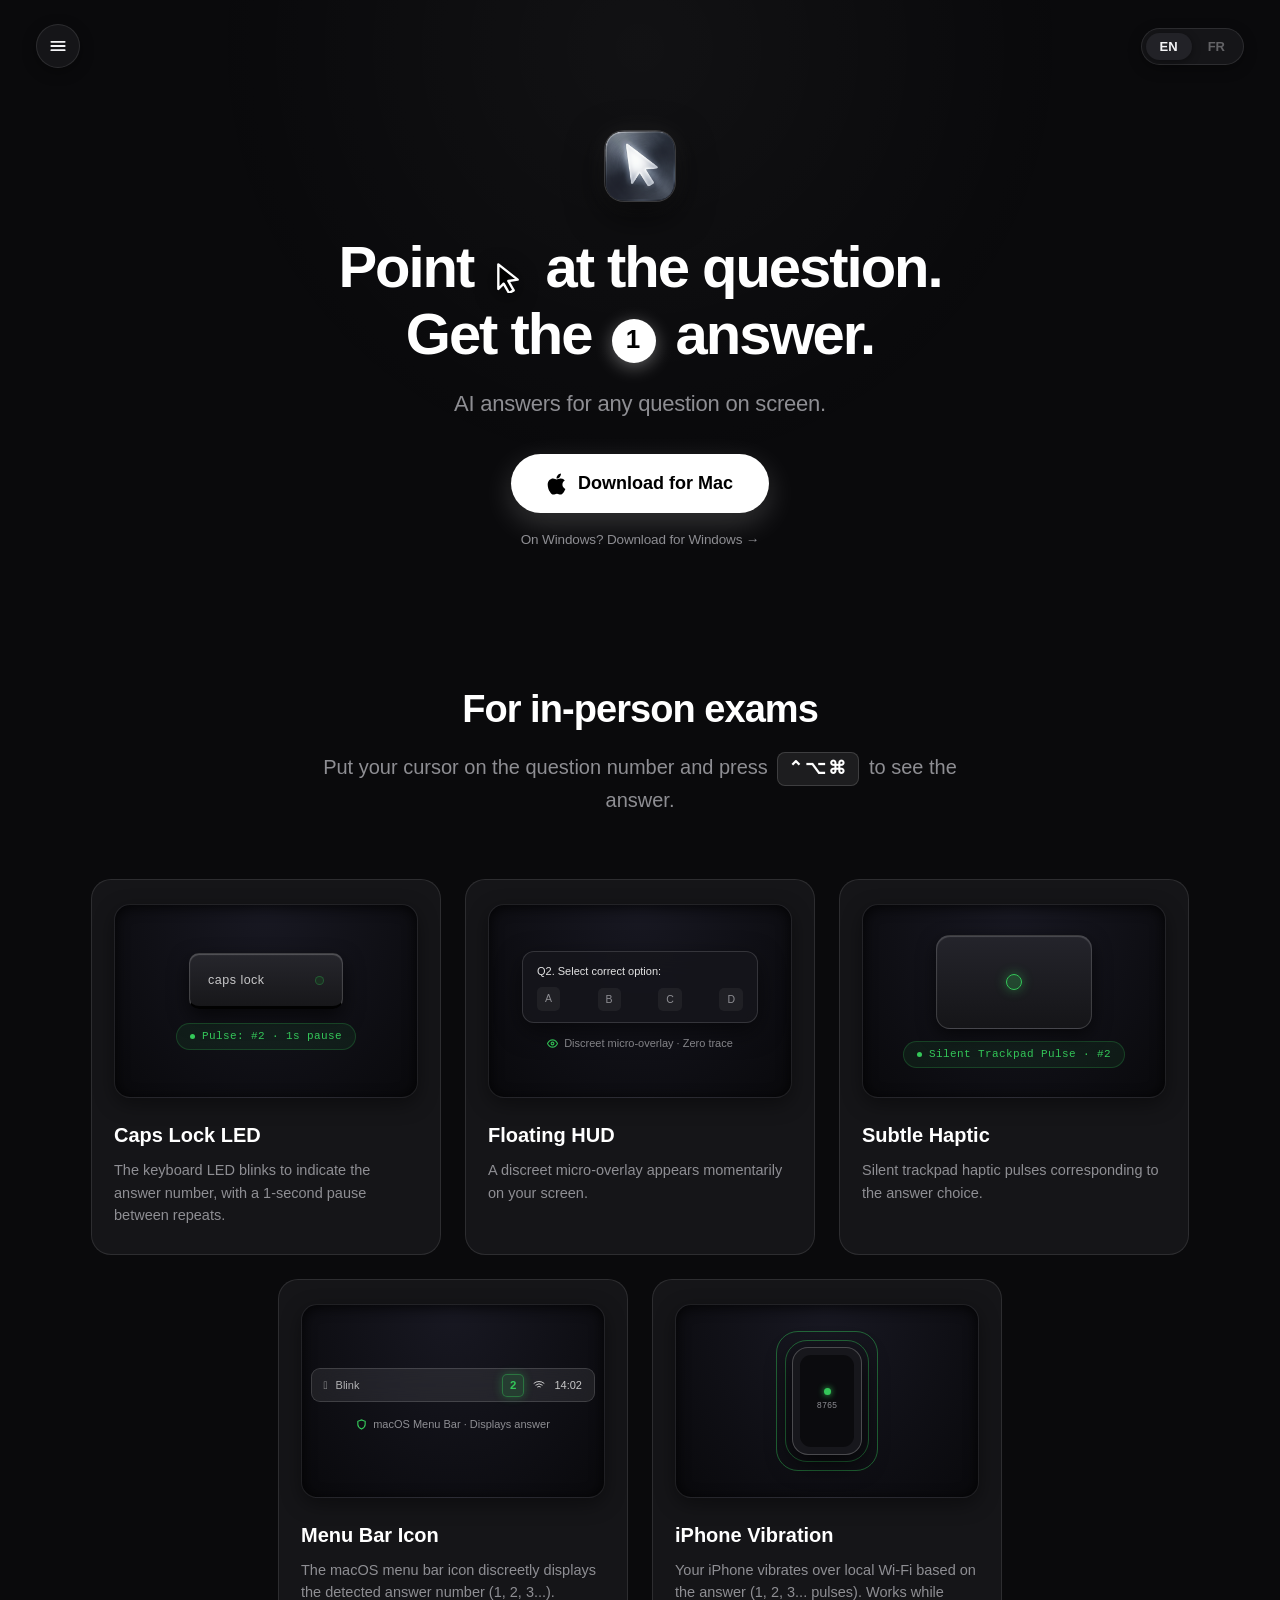
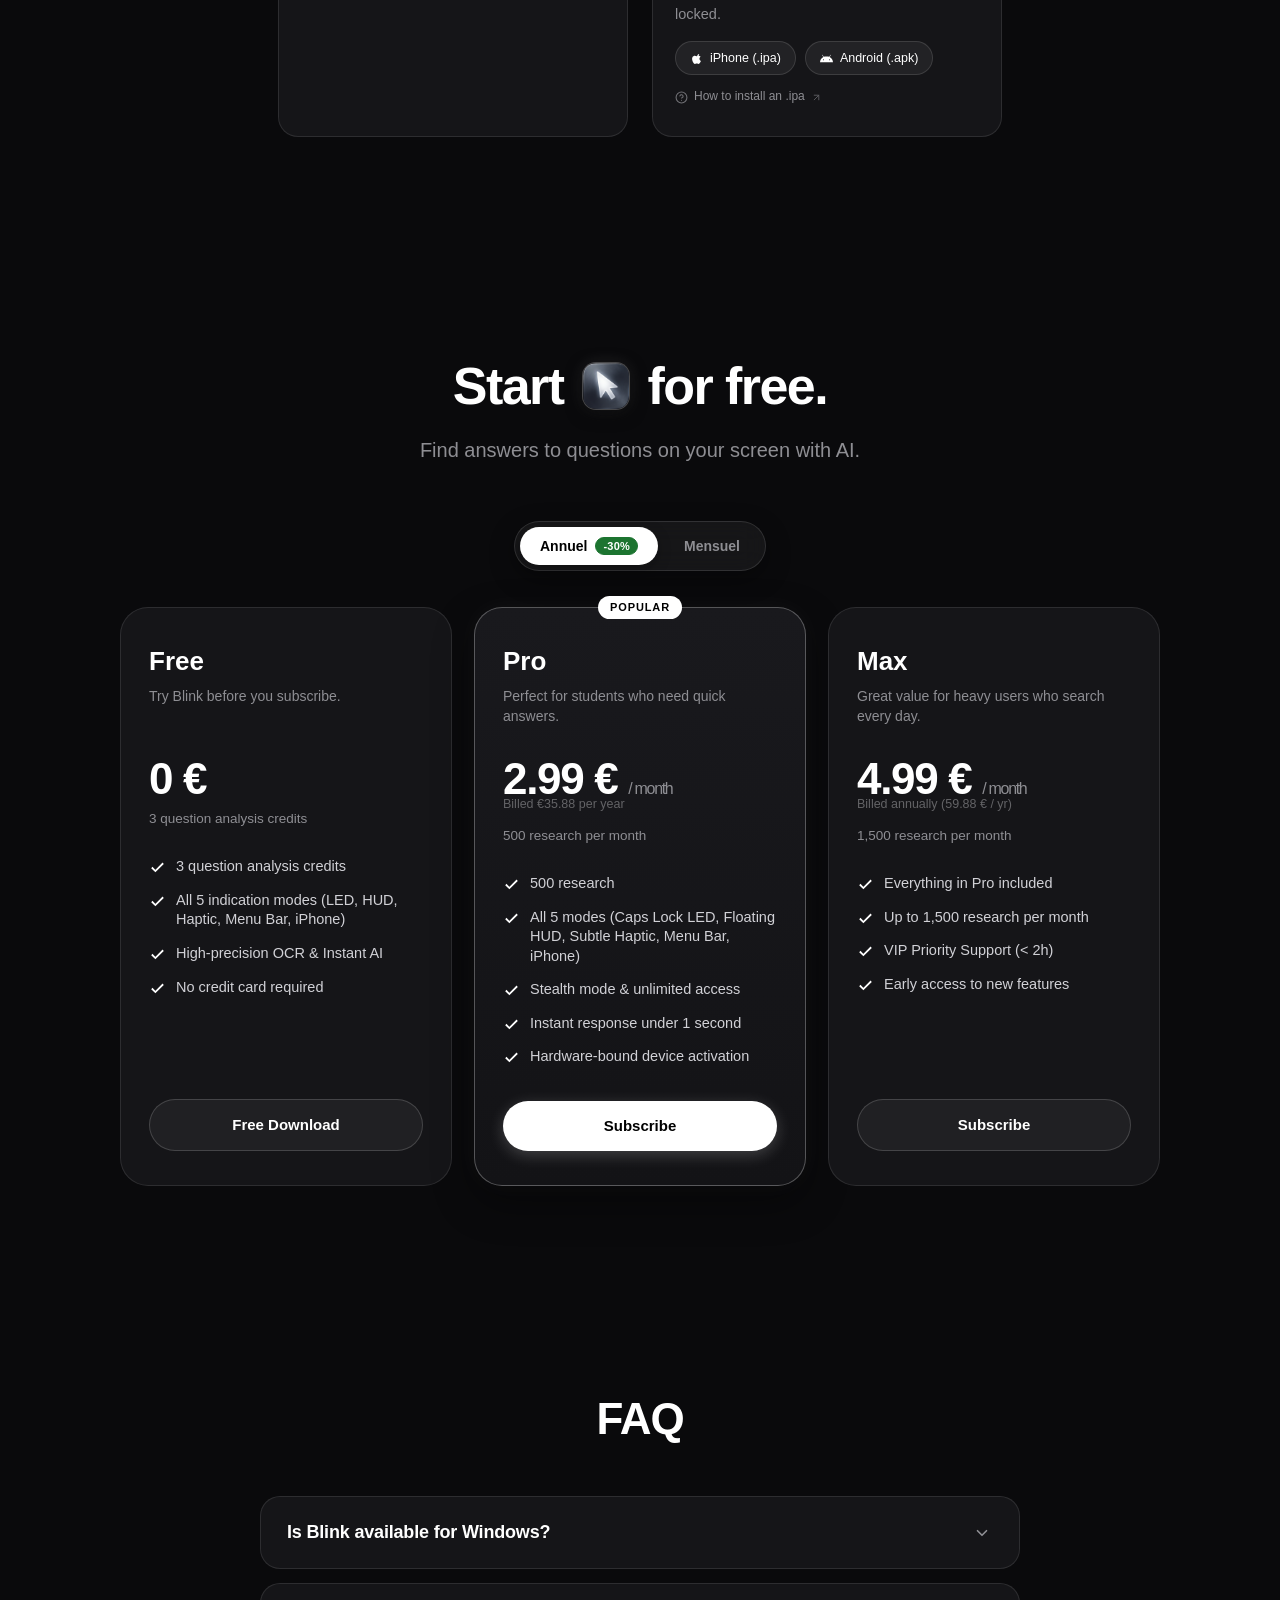
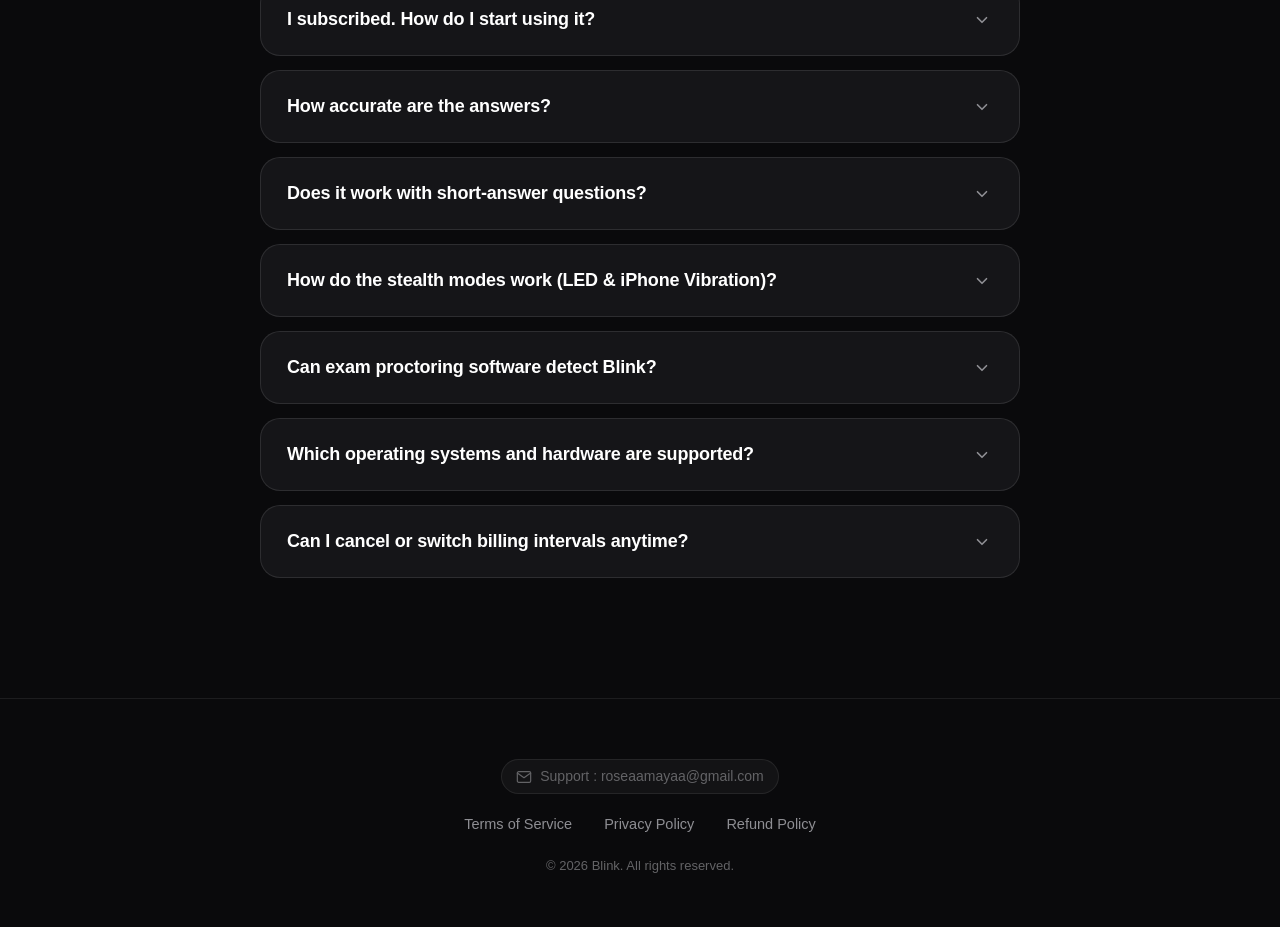
==== index.html @ badd34d1 "fix(menu): add onclick handler, display flex !important, and bump cache version to v2.3.0" ====
<!DOCTYPE html>
<html lang="en">
<head>
  <meta charset="UTF-8">
  <meta name="viewport" content="width=device-width, initial-scale=1.0">
  <title>GoBlink — Point at the question. Get the answer.</title>
  <meta name="description" content="AI answers for any question on screen. Instant multiple-choice and complex problem solver for Mac with discreet stealth feedback.">
  
  <!-- Open Graph -->
  <meta property="og:title" content="Blink — Point at the question. Get the answer.">
  <meta property="og:description" content="AI answers for any question on screen. Designed for macOS.">
  <meta property="og:type" content="website">
  <meta property="og:url" content="https://thisisblink.vercel.app">
  <meta property="og:image" content="https://thisisblink.vercel.app/public/assets/blink_icon.png?v=4">
  
  <!-- Favicon -->
  <link rel="icon" type="image/png" href="public/assets/blink_icon.png?v=4">
  <link rel="apple-touch-icon" href="public/assets/blink_icon.png?v=4">

  <meta http-equiv="Cache-Control" content="no-cache, no-store, must-revalidate">
  <meta http-equiv="Pragma" content="no-cache">
  <meta http-equiv="Expires" content="0">
  
  <!-- Stylesheet -->
  <link rel="stylesheet" href="css/styles.css?v=2.3.0">
</head>
<body>

  <!-- Ambient Light Background -->
  <div class="bg-glow"></div>

  <!-- Navigation Bar -->
  <header class="navbar">
    <!-- Round Menu Button & Dropdown (Screenshot 1 & 2) -->
    <div class="menu-btn-wrap">
      <button class="btn-icon-round" id="btnMenu" aria-label="Open Navigation Menu" onclick="toggleMenuDropdown(event)">
        <svg width="20" height="20" viewBox="0 0 24 24" fill="none" stroke="currentColor" stroke-width="2.2" stroke-linecap="round">
          <line x1="4" y1="7" x2="20" y2="7"></line>
          <line x1="4" y1="12" x2="20" y2="12"></line>
          <line x1="4" y1="17" x2="20" y2="17"></line>
        </svg>
      </button>

      <!-- Dropdown Menu (Screenshot 2) -->
      <div class="menu-dropdown" id="menuDropdown">
        <button class="menu-item" id="menuLogin">
          <span class="menu-icon">
            <svg width="18" height="18" viewBox="0 0 24 24" fill="none" stroke="currentColor" stroke-width="2.2" stroke-linecap="round" stroke-linejoin="round">
              <path d="M20 21v-2a4 4 0 0 0-4-4H8a4 4 0 0 0-4 4v2"></path>
              <circle cx="12" cy="7" r="4"></circle>
            </svg>
          </span>
          <span class="menu-label">Log in</span>
        </button>

        <button class="menu-item yellow" id="menuSubscribe">
          <span class="menu-icon">
            <svg width="18" height="18" viewBox="0 0 24 24" fill="none" stroke="#facc15" stroke-width="2.2" stroke-linecap="round" stroke-linejoin="round">
              <rect x="3" y="11" width="18" height="11" rx="2" ry="2"></rect>
              <path d="M7 11V7a5 5 0 0 1 10 0v4"></path>
            </svg>
          </span>
          <span class="menu-label">Subscribe</span>
        </button>
      </div>
    </div>

    <!-- Language Selector Pill -->
    <div class="lang-toggle" role="group" aria-label="Language selection">
      <button class="lang-btn active" id="btnLangEn">EN</button>
      <button class="lang-btn" id="btnLangFr">FR</button>
    </div>
  </header>

  <!-- Main Content -->
  <main class="container">

    <!-- Hero Section (Screenshot 1) -->
    <section class="hero-section">
      <!-- App Icon Squircle -->
      <div class="hero-icon-wrap">
        <div class="hero-icon-squircle">
          <img src="assets/blink_icon.png?v=4" alt="Blink App Logo" onerror="this.onerror=null; this.src='public/assets/blink_icon.png?v=4';">
        </div>
      </div>

      <!-- Main Headline -->
      <h1 class="hero-title" id="heroTitle">
        Point 
        <svg class="apple-cursor" viewBox="0 0 24 24" width="32" height="32" fill="none" xmlns="http://www.w3.org/2000/svg">
          <path d="M4 2.5L18.5 14L11.5 15L15.5 22L12 24L8 17L4 21V2.5Z" fill="#000000" stroke="#FFFFFF" stroke-width="1.8" stroke-linejoin="round" stroke-linecap="round"/>
        </svg> 
        at the question.<br>
        Get the <span class="digit-badge" id="digitBadge">1</span> answer.
      </h1>

      <!-- Subtitle -->
      <p class="hero-subtitle" id="heroSubtitle">
        AI answers for any question on screen.
      </p>

      <!-- Primary Call to Action Button -->
      <div class="hero-actions">
        <a href="/download/mac" download="Blink.dmg" class="btn-download-mac" id="btnDownloadHero">
          <svg viewBox="0 0 384 512" width="19" height="24" fill="currentColor">
            <path d="M318.7 268.7c-.2-36.7 16.4-64.4 50-84.8-18.8-26.9-47.2-41.7-84.7-44.6-35.5-2.8-74.3 20.7-88.5 20.7-15 0-49.4-19.7-76.4-19.7C63.3 141.2 4 184.8 4 273.5q0 39.3 14.4 81.2c12.8 36.7 59 126.7 107.2 125.2 25.2-.6 43-17.9 75.8-17.9 31.8 0 48.3 17.9 76.4 17.9 48.6-.7 90.4-82.5 102.6-119.3-65.2-30.7-61.7-90-61.7-91.9zm-56.6-164.2c27.3-32.4 24.8-61.9 24-72.5-24.1 1.4-52 16.4-67.9 34.9-17.5 19.8-27.8 44.3-25.6 71.9 26.1 2 49.9-11.4 69.5-34.3z"/>
          </svg>
          Download for Mac
        </a>
      </div>
      <div class="hero-alt-download">
        <a href="/download/windows" download="Blink-Setup.exe" class="hero-alt-link" id="heroAltLink">
          On Windows? Download for Windows →
        </a>
      </div>

      <!-- In-Person Exams Highlight (Screenshot 1 Bottom) -->
      <div class="exam-feature">
        <h2 id="examTitle">For in-person exams</h2>
        <p id="examDesc">
          Put your cursor on the question number and press <span class="shortcut-badge">⌃⌥⌘</span> to see the answer.
        </p>
      </div>

      <!-- Indication Modes Grid -->
      <div class="modes-grid">
        <!-- 1. Caps Lock LED -->
        <div class="mode-card">
          <div class="mode-preview-box">
            <div class="preview-caps-wrap">
              <div class="preview-keycap">
                <span class="keycap-label">caps lock</span>
                <span class="keycap-led"></span>
              </div>
              <div class="preview-status-pill">Pulse: #2 · 1s pause</div>
            </div>
          </div>
          <h3 id="mode1Title">Caps Lock LED</h3>
          <p id="mode1Desc">The keyboard LED blinks to indicate the answer number, with a 1-second pause between repeats.</p>
        </div>

        <!-- 2. Floating HUD -->
        <div class="mode-card">
          <div class="mode-preview-box">
            <div class="preview-hud-wrap">
              <div class="mock-hud-card">
                <div class="mock-hud-q">Q2. Select correct option:</div>
                <div class="mock-hud-options">
                  <span class="mock-opt">A</span>
                  <span class="mock-opt hud-target">B</span>
                  <span class="mock-opt">C</span>
                  <span class="mock-opt">D</span>
                </div>
              </div>
              <div class="mock-stealth-badge">
                <svg width="11" height="11" viewBox="0 0 24 24" fill="none" stroke="currentColor" stroke-width="2.5"><path d="M1 12s4-8 11-8 11 8 11 8-4 8-11 8-11-8-11-8z"/><circle cx="12" cy="12" r="3"/></svg>
                <span>Discreet micro-overlay · Zero trace</span>
              </div>
            </div>
          </div>
          <h3 id="mode2Title">Floating HUD</h3>
          <p id="mode2Desc">A discreet micro-overlay appears momentarily on your screen.</p>
        </div>

        <!-- 3. Subtle Haptic -->
        <div class="mode-card">
          <div class="mode-preview-box">
            <div class="preview-trackpad-wrap">
              <div class="trackpad-mockup">
                <div class="trackpad-ripple tr-1"></div>
                <div class="trackpad-ripple tr-2"></div>
                <div class="trackpad-touch-center"></div>
              </div>
              <div class="preview-status-pill">Silent Trackpad Pulse · #2</div>
            </div>
          </div>
          <h3 id="mode3Title">Subtle Haptic</h3>
          <p id="mode3Desc">Silent trackpad haptic pulses corresponding to the answer choice.</p>
        </div>

        <!-- 4. Menu Bar Icon -->
        <div class="mode-card">
          <div class="mode-preview-box">
            <div class="preview-menubar-wrap">
              <div class="mock-menubar">
                <div class="mock-menu-left">
                  <span></span>
                  <span>Blink</span>
                </div>
                <div class="mock-menu-right">
                  <span class="stealth-digit-signal">2</span>
                  <svg width="12" height="12" viewBox="0 0 24 24" fill="none" stroke="currentColor" stroke-width="2"><path d="M5 12.55a11 11 0 0 1 14.08 0M1.42 9a16 16 0 0 1 21.16 0M8.53 16.11a6 6 0 0 1 6.95 0M12 20h.01"/></svg>
                  <span>14:02</span>
                </div>
              </div>
              <div class="mock-stealth-badge">
                <svg width="11" height="11" viewBox="0 0 24 24" fill="none" stroke="currentColor" stroke-width="2.5"><path d="M12 22s8-4 8-10V5l-8-3-8 3v7c0 6 8 10 8 10z"/></svg>
                <span>macOS Menu Bar · Displays answer</span>
              </div>
            </div>
          </div>
          <h3 id="mode4Title">Menu Bar Icon</h3>
          <p id="mode4Desc">The macOS menu bar icon discreetly displays the detected answer number (1, 2, 3...).</p>
        </div>

        <!-- 5. iPhone Vibration -->
        <div class="mode-card">
          <div class="mode-preview-box">
            <div class="preview-phone-wrap">
              <div class="haptic-ripple ripple-1"></div>
              <div class="haptic-ripple ripple-2"></div>
              <div class="phone-mockup">
                <div class="phone-screen">
                  <div class="phone-status-dot"></div>
                  <span class="phone-label">8765</span>
                </div>
              </div>
            </div>
          </div>
          <h3 id="mode5Title">iPhone &amp; Android Vibration</h3>
          <p id="mode5Desc">Your iPhone vibrates over local Wi-Fi based on the answer (1, 2, 3... pulses). Works while locked.</p>
          <div class="mode-app-links">
            <a href="/downloads/BlinkRemote.ipa" download="BlinkRemote.ipa" class="mode-app-badge" id="btnDownloadIpa">
              <svg viewBox="0 0 24 24" fill="currentColor">
                <path d="M18.71 19.5c-.83 1.24-1.71 2.45-3.05 2.47-1.34.03-1.77-.79-3.29-.79-1.53 0-2 .77-3.27.82-1.31.05-2.3-1.32-3.14-2.53C4.25 17 2.94 12.45 4.7 9.39c.87-1.52 2.43-2.48 4.12-2.51 1.28-.02 2.5.87 3.29.87.78 0 2.26-1.07 3.81-.91.65.03 2.47.26 3.64 1.98-.09.06-2.17 1.28-2.15 3.81.03 3.02 2.65 4.03 2.68 4.04-.03.07-.42 1.44-1.38 2.83M15.97 6.37c.62-.75 1.04-1.8 0.92-2.85-.9.04-1.99.6-2.61 1.34-.55.63-1.03 1.67-.9 2.69 1 .08 2.02-.45 2.59-1.18z"/>
              </svg>
              <span id="btnIpaText">iPhone (.ipa)</span>
            </a>
            <a href="/downloads/BlinkRemote.apk" download="BlinkRemote.apk" class="mode-app-badge" id="btnDownloadApk">
              <svg viewBox="0 0 24 24" fill="currentColor">
                <path d="M17.523 15.3414c-.5511 0-.9993-.4486-.9993-.9997s.4482-.9993.9993-.9993c.551 0 .9993.4482.9993.9993.0001.5511-.4482.9997-.9993.9997m-11.046 0c-.5511 0-.9993-.4486-.9993-.9997s.4482-.9993.9993-.9993c.5511 0 .9993.4482.9993.9993 0 .5511-.4482.9997-.9993.9997m11.4045-6.02l1.9973-3.4592a.416.416 0 00-.1521-.5676.416.416 0 00-.5676.1521l-2.0223 3.503C15.5902 8.4116 13.8533 8.1 12 8.1s-3.5902.3116-5.1367.8497L4.841 5.4467a.4161.4161 0 00-.5677-.1521.4157.4157 0 00-.1521.5676l1.9973 3.4592C2.6889 11.1867.3432 14.6589 0 18.761h24c-.3432-4.1021-2.6889-7.5743-6.1185-9.4396"/>
              </svg>
              <span id="btnApkText">Android (.apk)</span>
            </a>
          </div>
          <div class="mode-app-guide">
            <a href="https://docs.sidestore.io/docs/installation/prerequisites" target="_blank" rel="noopener noreferrer" class="mode-guide-link" id="linkIpaGuide" title="SideStore / AltStore IPA installation guide">
              <svg class="guide-icon-help" viewBox="0 0 24 24" fill="none" stroke="currentColor" stroke-width="2" stroke-linecap="round" stroke-linejoin="round">
                <circle cx="12" cy="12" r="10"></circle>
                <path d="M9.09 9a3 3 0 0 1 5.83 1c0 2-3 3-3 3"></path>
                <line x1="12" y1="17" x2="12.01" y2="17"></line>
              </svg>
              <span id="linkIpaGuideText">How to install an .ipa</span>
              <svg class="guide-icon-arrow" viewBox="0 0 24 24" fill="none" stroke="currentColor" stroke-width="2" stroke-linecap="round" stroke-linejoin="round">
                <path d="M7 17L17 7"></path>
                <path d="M7 7h10v10"></path>
              </svg>
            </a>
          </div>
        </div>
      </div>
    </section>

    <!-- Pricing Section (Screenshot 3) -->
    <section class="pricing-section" id="pricing">
      <h2 class="pricing-title">
        <span id="pricingTitlePre">Start</span>
        <div class="mini-logo-squircle">
          <img src="assets/blink_icon.png?v=4" alt="Blink" class="mini-logo" onerror="this.style.display='none'; this.nextElementSibling.style.display='flex';">
          <div class="mini-fallback-eye" style="display:none;">
            <div class="glowing-eye-small"></div>
          </div>
        </div>
        <span id="pricingTitlePost">for free.</span>
      </h2>
      <p class="pricing-subtitle" id="pricingSubtitle">
        Find answers to questions on your screen with AI.
      </p>

      <!-- Billing Period Toggle (Yearly by default / Monthly +30%) -->
      <div class="billing-toggle-container">
        <div class="billing-toggle-pill" id="billingToggle">
          <button type="button" class="billing-btn active" data-period="yearly" id="btnPeriodYearly">
            <span id="labelYearly">Annuel</span>
            <span class="badge-savings" id="badgeYearlySavings">-30%</span>
          </button>
          <button type="button" class="billing-btn" data-period="monthly" id="btnPeriodMonthly">
            <span id="labelMonthly">Mensuel</span>
          </button>
        </div>
      </div>

      <!-- 3 Pricing Cards -->
      <div class="pricing-grid">
        <!-- Free Card -->
        <div class="price-card" id="cardFree">
          <h3 class="card-plan-name" id="planFreeName">Free</h3>
          <p class="card-plan-desc" id="planFreeDesc">Try Blink before you subscribe.</p>
          
          <div class="price-amount-wrap">
            <div class="price-amount">0 €</div>
            <div class="price-limit-sub" id="planFreeLimit">3 question analysis credits</div>
          </div>

          <ul class="features-list" id="planFreeFeatures">
            <li>
              <svg class="check-icon" viewBox="0 0 24 24" fill="none" stroke="currentColor" stroke-width="2.5"><polyline points="20 6 9 17 4 12"/></svg>
              <span>3 question analysis credits</span>
            </li>
            <li>
              <svg class="check-icon" viewBox="0 0 24 24" fill="none" stroke="currentColor" stroke-width="2.5"><polyline points="20 6 9 17 4 12"/></svg>
              <span>All 5 indication modes (LED, HUD, Haptic, Menu Bar, iPhone)</span>
            </li>
            <li>
              <svg class="check-icon" viewBox="0 0 24 24" fill="none" stroke="currentColor" stroke-width="2.5"><polyline points="20 6 9 17 4 12"/></svg>
              <span>High-precision OCR & Instant AI</span>
            </li>
            <li>
              <svg class="check-icon" viewBox="0 0 24 24" fill="none" stroke="currentColor" stroke-width="2.5"><polyline points="20 6 9 17 4 12"/></svg>
              <span>No credit card required</span>
            </li>
          </ul>

          <a href="/download" download="Blink.dmg" class="btn-card-action" id="btnFreeAction">Free Download</a>
        </div>

        <!-- Pro Card (Featured / Popular) -->
        <div class="price-card featured" id="cardPro">
          <span class="popular-badge" id="popularBadge">POPULAR</span>
          <h3 class="card-plan-name" id="planProName">Pro</h3>
          <p class="card-plan-desc" id="planProDesc">Perfect for students who need quick answers.</p>
          
          <div class="price-amount-wrap">
            <div class="price-amount" id="planProPrice">2.99 € <span>/ month</span></div>
            <div class="price-billing-note" id="planProBillingNote">Billed annually (35.88 € / yr)</div>
            <div class="price-limit-sub" id="planProLimit">500 research per month</div>
          </div>

          <ul class="features-list" id="planProFeatures">
            <li>
              <svg class="check-icon" viewBox="0 0 24 24" fill="none" stroke="currentColor" stroke-width="2.5"><polyline points="20 6 9 17 4 12"/></svg>
              <span>500 research</span>
            </li>
            <li>
              <svg class="check-icon" viewBox="0 0 24 24" fill="none" stroke="currentColor" stroke-width="2.5"><polyline points="20 6 9 17 4 12"/></svg>
              <span>All 5 modes (Caps Lock LED, Floating HUD, Subtle Haptic, Menu Bar, iPhone)</span>
            </li>
            <li>
              <svg class="check-icon" viewBox="0 0 24 24" fill="none" stroke="currentColor" stroke-width="2.5"><polyline points="20 6 9 17 4 12"/></svg>
              <span>Stealth mode & unlimited access</span>
            </li>
            <li>
              <svg class="check-icon" viewBox="0 0 24 24" fill="none" stroke="currentColor" stroke-width="2.5"><polyline points="20 6 9 17 4 12"/></svg>
              <span>Instant response under 1 second</span>
            </li>
            <li>
              <svg class="check-icon" viewBox="0 0 24 24" fill="none" stroke="currentColor" stroke-width="2.5"><polyline points="20 6 9 17 4 12"/></svg>
              <span>Hardware-bound device activation</span>
            </li>
          </ul>

          <a href="https://buy.stripe.com/aFa14n1dh4dl5L5gXr6Ri00" class="btn-card-action primary" id="btnProAction">Subscribe</a>
        </div>

        <!-- Max Card -->
        <div class="price-card" id="cardMax">
          <h3 class="card-plan-name" id="planMaxName">Max</h3>
          <p class="card-plan-desc" id="planMaxDesc">Great value for heavy users who search every day.</p>
          
          <div class="price-amount-wrap">
            <div class="price-amount" id="planMaxPrice">4.99 € <span>/ month</span></div>
            <div class="price-billing-note" id="planMaxBillingNote">Billed annually (59.88 € / yr)</div>
            <div class="price-limit-sub" id="planMaxLimit">1,500 research per month</div>
          </div>

          <ul class="features-list" id="planMaxFeatures">
            <li>
              <svg class="check-icon" viewBox="0 0 24 24" fill="none" stroke="currentColor" stroke-width="2.5"><polyline points="20 6 9 17 4 12"/></svg>
              <span>Everything in Pro included</span>
            </li>
            <li>
              <svg class="check-icon" viewBox="0 0 24 24" fill="none" stroke="currentColor" stroke-width="2.5"><polyline points="20 6 9 17 4 12"/></svg>
              <span>Up to 1,500 research per month</span>
            </li>
            <li>
              <svg class="check-icon" viewBox="0 0 24 24" fill="none" stroke="currentColor" stroke-width="2.5"><polyline points="20 6 9 17 4 12"/></svg>
              <span>VIP Priority Support (&lt; 2h)</span>
            </li>
            <li>
              <svg class="check-icon" viewBox="0 0 24 24" fill="none" stroke="currentColor" stroke-width="2.5"><polyline points="20 6 9 17 4 12"/></svg>
              <span>Early access to new features</span>
            </li>
          </ul>

          <a href="https://buy.stripe.com/bJe00j9JNaBJa1lgXr6Ri01" class="btn-card-action" id="btnMaxAction">Subscribe</a>
        </div>
      </div>
    </section>

    <!-- FAQ Section (Screenshot 4) -->
    <section class="faq-section" id="faq">
      <h2 class="faq-title" id="faqTitle">FAQ</h2>
      <div class="faq-list" id="faqList">
        <div class="faq-item" data-index="0">
          <div class="faq-question">
            <span>Is Blink available for Windows?</span>
            <span class="faq-toggle-icon">
              <svg viewBox="0 0 24 24" fill="none" stroke="currentColor" stroke-width="2.2" stroke-linecap="round" stroke-linejoin="round"><polyline points="6 9 12 15 18 9"></polyline></svg>
            </span>
          </div>
          <div class="faq-answer">
            <p>Yes! Blink is officially available for Windows 10 & 11 (64-bit). You can download the Windows installer (.exe) directly from the link above. It includes Caps Lock LED, Floating HUD, and iPhone Vibration modes.</p>
          </div>
        </div>
        <div class="faq-item" data-index="1">
          <div class="faq-question">
            <span>I subscribed. How do I start using it?</span>
            <span class="faq-toggle-icon">
              <svg viewBox="0 0 24 24" fill="none" stroke="currentColor" stroke-width="2.2" stroke-linecap="round" stroke-linejoin="round"><polyline points="6 9 12 15 18 9"></polyline></svg>
            </span>
          </div>
          <div class="faq-answer">
            <p>After completing your subscription on Stripe, simply open Blink on your Mac or Windows PC. Your subscription is automatically detected and bound to your device hardware (HWID) within seconds. You can immediately press ⌃⌥⌘ (or Ctrl + Alt + Space on Windows) to start analyzing questions.</p>
          </div>
        </div>
        <div class="faq-item" data-index="2">
          <div class="faq-question">
            <span>How accurate are the answers?</span>
            <span class="faq-toggle-icon">
              <svg viewBox="0 0 24 24" fill="none" stroke="currentColor" stroke-width="2.2" stroke-linecap="round" stroke-linejoin="round"><polyline points="6 9 12 15 18 9"></polyline></svg>
            </span>
          </div>
          <div class="faq-answer">
            <p>Blink uses state-of-the-art vision reasoning models with dedicated academic benchmarks, delivering over 98% accuracy on multiple-choice, STEM, law, and medical quizzes in less than a second.</p>
          </div>
        </div>
        <div class="faq-item" data-index="3">
          <div class="faq-question">
            <span>Does it work with short-answer questions?</span>
            <span class="faq-toggle-icon">
              <svg viewBox="0 0 24 24" fill="none" stroke="currentColor" stroke-width="2.2" stroke-linecap="round" stroke-linejoin="round"><polyline points="6 9 12 15 18 9"></polyline></svg>
            </span>
          </div>
          <div class="faq-answer">
            <p>Yes. While multiple-choice questions can be conveyed via tactile vibrations or Caps Lock pulses, detailed short answers can be viewed in the discreet HUD mode or directly in your paired Blink companion.</p>
          </div>
        </div>
        <div class="faq-item" data-index="4">
          <div class="faq-question">
            <span>How do the stealth modes work (LED & iPhone Vibration)?</span>
            <span class="faq-toggle-icon">
              <svg viewBox="0 0 24 24" fill="none" stroke="currentColor" stroke-width="2.2" stroke-linecap="round" stroke-linejoin="round"><polyline points="6 9 12 15 18 9"></polyline></svg>
            </span>
          </div>
          <div class="faq-answer">
            <p>Blink operates completely behind the scenes. In Caps Lock mode, your keyboard indicator flashes silently (e.g. 2 pulses for answer B). In iPhone Vibration mode, your phone buzzes subtly in your pocket via local Wi-Fi without turning on its display.</p>
          </div>
        </div>
        <div class="faq-item" data-index="5">
          <div class="faq-question">
            <span>Can exam proctoring software detect Blink?</span>
            <span class="faq-toggle-icon">
              <svg viewBox="0 0 24 24" fill="none" stroke="currentColor" stroke-width="2.2" stroke-linecap="round" stroke-linejoin="round"><polyline points="6 9 12 15 18 9"></polyline></svg>
            </span>
          </div>
          <div class="faq-answer">
            <p>Blink is an independent native background process. It does not hook into web browsers, does not inject into web pages, does not alter clipboard content, and opens no intrusive windows during hotkey captures.</p>
          </div>
        </div>
        <div class="faq-item" data-index="6">
          <div class="faq-question">
            <span>Which operating systems and hardware are supported?</span>
            <span class="faq-toggle-icon">
              <svg viewBox="0 0 24 24" fill="none" stroke="currentColor" stroke-width="2.2" stroke-linecap="round" stroke-linejoin="round"><polyline points="6 9 12 15 18 9"></polyline></svg>
            </span>
          </div>
          <div class="faq-answer">
            <p>Blink supports Windows 10 & 11 (64-bit), as well as macOS (Apple Silicon M1, M2, M3, M4 and Intel Macs running macOS 12 Monterey up to macOS 15 Sequoia).</p>
          </div>
        </div>
        <div class="faq-item" data-index="7">
          <div class="faq-question">
            <span id="faqBillingQ">Can I cancel or switch billing intervals anytime?</span>
            <span class="faq-toggle-icon">
              <svg viewBox="0 0 24 24" fill="none" stroke="currentColor" stroke-width="2.2" stroke-linecap="round" stroke-linejoin="round"><polyline points="6 9 12 15 18 9"></polyline></svg>
            </span>
          </div>
          <div class="faq-answer">
            <p id="faqBillingA">Yes! You can manage or cancel your subscription at any time directly through the Stripe customer portal with 1 click. Yearly billing gives you the best price, while Monthly offers maximum flexibility.</p>
          </div>
        </div>
      </div>
    </section>

  </main>

  <!-- Footer (Screenshot 4 Bottom) -->
  <footer class="footer">
    <div class="container">
      <div class="footer-contact" style="margin-bottom: 20px; display: flex; align-items: center; justify-content: center; gap: 8px;">
        <a href="mailto:roseaamayaa@gmail.com" class="footer-email-link" style="display: inline-flex; align-items: center; gap: 8px; color: var(--text-muted); text-decoration: none; font-size: 14px; padding: 6px 14px; background: rgba(255,255,255,0.04); border: 1px solid rgba(255,255,255,0.08); border-radius: 999px; transition: all 0.2s;">
          <svg width="16" height="16" viewBox="0 0 24 24" fill="none" stroke="currentColor" stroke-width="1.8" stroke-linecap="round" stroke-linejoin="round">
            <path d="M4 4h16c1.1 0 2 .9 2 2v12c0 1.1-.9 2-2 2H4c-1.1 0-2-.9-2-2V6c0-1.1.9-2 2-2z"></path>
            <polyline points="22,6 12,13 2,6"></polyline>
          </svg>
          <span>Support : roseaamayaa@gmail.com</span>
        </a>
      </div>

      <div class="footer-links">
        <a id="linkTerms">Terms of Service</a>
        <a id="linkPrivacy">Privacy Policy</a>
        <a id="linkRefund">Refund Policy</a>
      </div>

      <div class="copyright" id="copyrightText">
        © 2026 Blink. All rights reserved.
      </div>
    </div>
  </footer>

  <!-- Legal Notice Modal -->
  <div class="modal-backdrop" id="legalModal">
    <div class="modal-box">
      <button class="modal-close" id="legalModalClose" aria-label="Close modal">&times;</button>
      <h3 class="modal-title" id="legalModalTitle">Terms of Service</h3>
      <div class="modal-body" id="legalModalBody">
        <!-- Content inserted dynamically -->
      </div>
    </div>
  </div>

  <!-- Web Auth Modal (Connexion / Inscription par Email OTP) -->
  <div class="modal-backdrop" id="webAuthModal">
    <div class="modal-box" style="max-width: 420px; text-align: center;">
      <button class="modal-close" id="webAuthClose" aria-label="Fermer">&times;</button>
      
      <!-- Step 1: Entrer Email -->
      <div id="webAuthStepEmail">
        <div style="width: 48px; height: 48px; margin: 0 auto 16px; background: rgba(255,255,255,0.06); border-radius: 50%; display: flex; align-items: center; justify-content: center;">
          <svg width="22" height="22" viewBox="0 0 24 24" fill="none" stroke="currentColor" stroke-width="2" stroke-linecap="round" stroke-linejoin="round">
            <path d="M4 4h16c1.1 0 2 .9 2 2v12c0 1.1-.9 2-2 2H4c-1.1 0-2-.9-2-2V6c0-1.1.9-2 2-2z"></path>
            <polyline points="22,6 12,13 2,6"></polyline>
          </svg>
        </div>
        <h3 class="modal-title" id="webAuthTitle" style="margin-bottom: 8px;">Connexion à Blink</h3>
        <p style="font-size: 13px; color: var(--text-secondary); margin-bottom: 20px; line-height: 1.4;" id="webAuthDesc">
          Entrez votre adresse email pour recevoir votre code d'accès sécurisé à 6 chiffres.
        </p>
        <div style="text-align: left; margin-bottom: 16px;">
          <label style="display: block; font-size: 12px; font-weight: 500; color: var(--text-secondary); margin-bottom: 6px;">Adresse email</label>
          <input type="email" id="webAuthEmailInput" placeholder="nom@exemple.com" style="width: 100%; box-sizing: border-box; background: rgba(255,255,255,0.06); border: 1px solid rgba(255,255,255,0.12); border-radius: 10px; padding: 11px 14px; font-size: 14px; color: #fff; outline: none; transition: border-color 0.2s;">
        </div>
        <div id="webAuthEmailError" style="display: none; color: #ff453a; font-size: 12px; margin-bottom: 14px;"></div>
        <button id="btnWebSendCode" style="width: 100%; background: #ffffff; color: #000000; border: none; padding: 12px; border-radius: 10px; font-weight: 600; font-size: 14px; cursor: pointer; transition: opacity 0.2s;">
          Envoyer le code →
        </button>
      </div>

      <!-- Step 2: Entrer le code à 6 chiffres -->
      <div id="webAuthStepCode" style="display: none;">
        <div style="width: 48px; height: 48px; margin: 0 auto 16px; background: rgba(52, 199, 89, 0.12); border-radius: 50%; display: flex; align-items: center; justify-content: center; color: #34c759;">
          <svg width="22" height="22" viewBox="0 0 24 24" fill="none" stroke="currentColor" stroke-width="2" stroke-linecap="round" stroke-linejoin="round">
            <rect x="3" y="11" width="18" height="11" rx="2" ry="2"></rect>
            <path d="M7 11V7a5 5 0 0 1 10 0v4"></path>
          </svg>
        </div>
        <h3 class="modal-title" style="margin-bottom: 8px;">Code de vérification</h3>
        <p style="font-size: 13px; color: var(--text-secondary); margin-bottom: 20px; line-height: 1.4;">
          Un code à 6 chiffres a été envoyé à <strong id="webAuthTargetEmail" style="color:#fff;"></strong>
        </p>
        <div style="margin-bottom: 16px;">
          <input type="text" id="webAuthCodeInput" maxlength="6" placeholder="123456" inputmode="numeric" style="width: 100%; box-sizing: border-box; background: rgba(255,255,255,0.06); border: 1px solid rgba(255,255,255,0.12); border-radius: 10px; padding: 12px; font-size: 24px; font-weight: 700; letter-spacing: 8px; text-align: center; color: #34c759; outline: none; font-family: monospace;">
        </div>
        <div id="webAuthCodeError" style="display: none; color: #ff453a; font-size: 12px; margin-bottom: 14px;"></div>
        <button id="btnWebVerifyCode" style="width: 100%; background: #34c759; color: #000000; border: none; padding: 12px; border-radius: 10px; font-weight: 700; font-size: 14px; cursor: pointer; margin-bottom: 12px;">
          Valider et se connecter
        </button>
        <button id="btnWebBackEmail" style="background: transparent; border: none; color: var(--text-muted); font-size: 12px; cursor: pointer; text-decoration: underline;">
          Modifier l'adresse email
        </button>
      </div>
    </div>
  </div>

  <!-- Web Account Management Modal (Mon Compte & Abonnement) -->
  <div class="modal-backdrop" id="webAccountModal">
    <div class="modal-box" style="max-width: 440px;">
      <button class="modal-close" id="webAccountClose" aria-label="Fermer">&times;</button>
      
      <div style="display: flex; align-items: center; gap: 14px; margin-bottom: 20px;">
        <div style="width: 44px; height: 44px; background: rgba(255,255,255,0.08); border-radius: 50%; display: flex; align-items: center; justify-content: center;">
          <svg width="22" height="22" viewBox="0 0 24 24" fill="none" stroke="currentColor" stroke-width="2" stroke-linecap="round" stroke-linejoin="round">
            <path d="M20 21v-2a4 4 0 0 0-4-4H8a4 4 0 0 0-4 4v2"></path>
            <circle cx="12" cy="7" r="4"></circle>
          </svg>
        </div>
        <div>
          <div id="accountModalEmail" style="font-weight: 600; font-size: 15px; color: #ffffff;">email@exemple.com</div>
          <div id="accountModalRole" style="font-size: 12px; color: var(--text-secondary);">Client Blink</div>
        </div>
      </div>

      <!-- Statut Abonnement Card -->
      <div style="background: rgba(255,255,255,0.04); border: 1px solid rgba(255,255,255,0.08); border-radius: 12px; padding: 16px; margin-bottom: 20px;">
        <div style="display: flex; justify-content: space-between; align-items: center; margin-bottom: 12px;">
          <span style="font-size: 13px; color: var(--text-secondary);">Formule active</span>
          <span id="accountModalPlan" style="font-size: 13px; font-weight: 700; color: #34c759; text-transform: uppercase;">Pro</span>
        </div>
        <div style="height: 1px; background: rgba(255,255,255,0.06); margin-bottom: 12px;"></div>
        <div style="display: flex; justify-content: space-between; align-items: center;">
          <span style="font-size: 13px; color: var(--text-secondary);">Recherches restantes</span>
          <span id="accountModalQuota" style="font-size: 13px; font-weight: 600; color: #ffffff;">500 / 500</span>
        </div>
      </div>

      <!-- Actions -->
      <div style="display: flex; flex-direction: column; gap: 10px;">
        <a id="btnWebManageSub" href="https://billing.stripe.com/p/login/test" target="_blank" style="text-decoration: none; width: 100%; box-sizing: border-box; background: rgba(255,255,255,0.08); color: #ffffff; border: 1px solid rgba(255,255,255,0.15); padding: 12px; border-radius: 10px; font-size: 13px; font-weight: 600; cursor: pointer; display: flex; align-items: center; justify-content: center; gap: 8px;">
          <svg width="16" height="16" viewBox="0 0 24 24" fill="none" stroke="currentColor" stroke-width="2" stroke-linecap="round" stroke-linejoin="round">
            <rect x="2" y="5" width="20" height="14" rx="2"></rect>
            <line x1="2" y1="10" x2="22" y2="10"></line>
          </svg>
          Gérer mon abonnement / Facturation
        </a>
        <button id="btnWebSyncSub" style="width: 100%; background: transparent; color: var(--text-secondary); border: 1px solid rgba(255,255,255,0.08); padding: 10px; border-radius: 10px; font-size: 12px; cursor: pointer;">
          ↻ Rafraîchir mon statut
        </button>
        <button id="btnWebLogout" style="width: 100%; background: rgba(255,69,58,0.1); color: #ff453a; border: 1px solid rgba(255,69,58,0.2); padding: 10px; border-radius: 10px; font-size: 12px; font-weight: 600; cursor: pointer;">
          Se déconnecter
        </button>
      </div>
    </div>
  </div>

  <!-- Script -->
  <script src="js/app.js?v=2.3.0"></script>
</body>
</html>
---- css/styles.css ----
/* Blink Landing Page - Modern Apple Dark Minimalist Aesthetic */
:root {
  --bg-primary: #0a0a0c;
  --bg-secondary: #121215;
  --bg-card: #151518;
  --bg-card-hover: #1a1a1f;
  --bg-pill: rgba(255, 255, 255, 0.06);
  --bg-pill-active: #222227;
  
  --border-subtle: rgba(255, 255, 255, 0.08);
  --border-card: rgba(255, 255, 255, 0.1);
  --border-hover: rgba(255, 255, 255, 0.22);
  --border-highlight: rgba(255, 255, 255, 0.35);
  
  --text-primary: #f5f5f7;
  --text-secondary: #8e8e93;
  --text-muted: #636366;
  
  --accent-yellow: #facc15;
  --accent-green: #34c759;
  --accent-blue: #0a84ff;
  
  --radius-sm: 8px;
  --radius-md: 14px;
  --radius-lg: 20px;
  --radius-xl: 28px;
  --radius-full: 9999px;
  
  --font-main: -apple-system, BlinkMacSystemFont, "SF Pro Display", "SF Pro Text", "Segoe UI", Roboto, Helvetica, Arial, sans-serif;
  --transition: all 0.22s cubic-bezier(0.16, 1, 0.3, 1);
}

*, *::before, *::after {
  box-sizing: border-box;
  margin: 0;
  padding: 0;
}

html {
  scroll-behavior: smooth;
  color-scheme: dark;
}

body {
  background-color: var(--bg-primary);
  color: var(--text-primary);
  font-family: var(--font-main);
  -webkit-font-smoothing: antialiased;
  -moz-osx-font-smoothing: grayscale;
  line-height: 1.5;
  overflow-x: hidden;
  position: relative;
  min-height: 100vh;
}

/* Background Ambient Lighting */
.bg-glow {
  position: fixed;
  top: 0;
  left: 50%;
  transform: translateX(-50%);
  width: 900px;
  height: 480px;
  background: radial-gradient(circle at 50% 10%, rgba(255, 255, 255, 0.035) 0%, rgba(0, 0, 0, 0) 70%);
  pointer-events: none;
  z-index: 0;
}

/* Navigation Bar */
.navbar {
  position: fixed;
  top: 0;
  left: 0;
  right: 0;
  z-index: 100;
  display: flex;
  justify-content: space-between;
  align-items: center;
  padding: 24px 36px;
  max-width: 1360px;
  margin: 0 auto;
}

@media (max-width: 768px) {
  .navbar {
    padding: 18px 20px;
  }
}

/* Round Hamburger Menu Button */
.menu-btn-wrap {
  position: relative;
}

.btn-icon-round {
  width: 44px;
  height: 44px;
  border-radius: var(--radius-full);
  background: var(--bg-card);
  border: 1px solid var(--border-card);
  color: var(--text-primary);
  display: flex;
  align-items: center;
  justify-content: center;
  cursor: pointer;
  transition: var(--transition);
  box-shadow: 0 4px 14px rgba(0, 0, 0, 0.35);
}

.btn-icon-round:hover {
  background: var(--bg-card-hover);
  border-color: var(--border-hover);
  transform: scale(1.04);
}

.btn-icon-round.active {
  border-color: var(--border-highlight);
  background: #202025;
}

/* Dropdown Menu (Screenshot 2) */
.menu-dropdown {
  position: absolute;
  top: 56px;
  left: 0;
  width: 210px;
  background: #141416;
  border: 1px solid var(--border-card);
  border-radius: var(--radius-lg);
  padding: 10px 8px;
  box-shadow: 0 16px 40px rgba(0, 0, 0, 0.65), 0 0 1px rgba(255, 255, 255, 0.2);
  display: none;
  flex-direction: column;
  gap: 4px;
  z-index: 150;
  animation: menuFadeIn 0.2s cubic-bezier(0.16, 1, 0.3, 1) forwards;
}

.menu-dropdown.show {
  display: flex !important;
}

@keyframes menuFadeIn {
  from {
    opacity: 0;
    transform: translateY(-8px) scale(0.96);
  }
  to {
    opacity: 1;
    transform: translateY(0) scale(1);
  }
}

.menu-item {
  display: flex;
  align-items: center;
  gap: 14px;
  padding: 12px 16px;
  border-radius: var(--radius-md);
  color: var(--text-primary);
  text-decoration: none;
  font-size: 16px;
  font-weight: 500;
  transition: var(--transition);
  cursor: pointer;
  background: transparent;
  border: none;
  text-align: left;
  width: 100%;
}

.menu-item:hover {
  background: rgba(255, 255, 255, 0.08);
}

.menu-item .menu-icon {
  width: 20px;
  height: 20px;
  display: flex;
  align-items: center;
  justify-content: center;
}

.menu-item.yellow {
  color: var(--accent-yellow);
}

.menu-item.yellow .menu-icon svg {
  stroke: var(--accent-yellow);
}

/* Language Toggle Pill */
.lang-toggle {
  display: flex;
  background: #151518;
  border: 1px solid var(--border-card);
  border-radius: var(--radius-full);
  padding: 4px;
  gap: 2px;
  box-shadow: 0 4px 14px rgba(0, 0, 0, 0.3);
}

.lang-btn {
  background: transparent;
  border: none;
  color: var(--text-muted);
  font-size: 13px;
  font-weight: 600;
  padding: 6px 14px;
  border-radius: var(--radius-full);
  cursor: pointer;
  transition: var(--transition);
}

.lang-btn.active {
  background: var(--bg-pill-active);
  color: var(--text-primary);
  box-shadow: 0 2px 8px rgba(0, 0, 0, 0.4);
}

.lang-btn:hover:not(.active) {
  color: var(--text-secondary);
}

/* Main Container */
.container {
  max-width: 1160px;
  margin: 0 auto;
  padding: 0 24px;
  position: relative;
  z-index: 1;
}

/* Hero Section */
.hero-section {
  padding-top: 130px;
  padding-bottom: 90px;
  text-align: center;
  display: flex;
  flex-direction: column;
  align-items: center;
}

/* App Squircle Icon */
.hero-icon-wrap {
  margin-bottom: 32px;
  position: relative;
}

.hero-icon-squircle {
  width: 72px;
  height: 72px;
  border-radius: 20px;
  background: #141417;
  border: 1px solid rgba(255, 255, 255, 0.16);
  display: flex;
  align-items: center;
  justify-content: center;
  box-shadow: 0 12px 36px rgba(0, 0, 0, 0.7), 0 0 24px rgba(255, 255, 255, 0.08);
  overflow: hidden;
  transition: var(--transition);
}

.hero-icon-squircle:hover {
  transform: translateY(-2px) scale(1.03);
  box-shadow: 0 18px 48px rgba(0, 0, 0, 0.8), 0 0 32px rgba(255, 255, 255, 0.14);
}

.hero-icon-squircle img {
  width: 100%;
  height: 100%;
  object-fit: cover;
}

/* Glowing Inner Eye Fallback */
.glowing-eye {
  width: 40px;
  height: 40px;
  border-radius: var(--radius-full);
  background: radial-gradient(circle at 50% 50%, #ffffff 0%, #a0a0aa 50%, #202025 80%);
  box-shadow: 0 0 20px rgba(255, 255, 255, 0.8), inset 0 0 10px rgba(0, 0, 0, 0.8);
  position: relative;
}

.glowing-eye::after {
  content: '';
  position: absolute;
  top: 14px;
  left: 12px;
  width: 6px;
  height: 6px;
  border-radius: var(--radius-full);
  background: #000;
  box-shadow: 10px 0 0 #000;
}

/* Hero Typography */
.hero-title {
  font-size: 58px;
  font-weight: 700;
  letter-spacing: -0.035em;
  line-height: 1.15;
  color: #ffffff;
  margin-bottom: 20px;
  max-width: 820px;
}

@media (max-width: 768px) {
  .hero-title {
    font-size: 38px;
    line-height: 1.2;
  }
  .digit-badge {
    width: 32px;
    height: 32px;
    font-size: 18px;
    vertical-align: 4px;
    margin: 0 4px;
  }
}

/* Authentic Apple macOS Pointer with Subtle Floating Movement */
@keyframes appleCursorFloat {
  0% {
    transform: translate(0, 0);
  }
  25% {
    transform: translate(4px, -5px);
  }
  50% {
    transform: translate(7px, -2px);
  }
  75% {
    transform: translate(3px, 4px);
  }
  100% {
    transform: translate(0, 0);
  }
}

.apple-cursor {
  display: inline-block;
  vertical-align: -6px;
  width: 32px;
  height: 32px;
  margin: 0 6px;
  animation: appleCursorFloat 3.2s ease-in-out infinite;
  filter: drop-shadow(0 4px 10px rgba(0, 0, 0, 0.7));
  cursor: default;
}

/* Dynamic Answer Badge cycling 1, 2, 3, 4 with Spring Animation */
.digit-badge {
  display: inline-flex;
  align-items: center;
  justify-content: center;
  width: 44px;
  height: 44px;
  border-radius: var(--radius-full);
  background: #ffffff;
  color: #000000;
  font-weight: 800;
  font-size: 26px;
  line-height: 1;
  margin: 0 6px;
  vertical-align: 6px;
  padding: 0 3px 4px 0; /* Optical centering: shift up and left */
  box-shadow: 0 4px 18px rgba(255, 255, 255, 0.35);
  transition: transform 0.22s cubic-bezier(0.34, 1.56, 0.64, 1), opacity 0.2s ease;
  user-select: none;
}

.digit-badge.animating {
  transform: scale(0.6) translateY(-4px);
  opacity: 0;
}

.hero-subtitle {
  font-size: 22px;
  color: var(--text-secondary);
  font-weight: 400;
  margin-bottom: 34px;
  max-width: 600px;
  letter-spacing: -0.01em;
}

@media (max-width: 768px) {
  .hero-subtitle {
    font-size: 18px;
  }
}

/* Download Pill Button (Screenshot 1) */
.btn-download-mac {
  display: inline-flex;
  align-items: center;
  gap: 12px;
  background: #ffffff;
  color: #000000;
  font-size: 18px;
  font-weight: 600;
  padding: 16px 36px;
  border-radius: var(--radius-full);
  text-decoration: none;
  transition: var(--transition);
  box-shadow: 0 10px 30px rgba(255, 255, 255, 0.18), 0 2px 6px rgba(0, 0, 0, 0.4);
  cursor: pointer;
  border: none;
}

.btn-download-mac svg {
  width: 19px;
  height: 24px;
  fill: currentColor;
  flex-shrink: 0;
  vertical-align: -2px;
}

.btn-download-mac:hover {
  transform: translateY(-2px) scale(1.02);
  box-shadow: 0 16px 40px rgba(255, 255, 255, 0.28), 0 4px 10px rgba(0, 0, 0, 0.5);
  background: #fafafa;
}

.hero-alt-download {
  margin-top: 14px;
  text-align: center;
}

.hero-alt-link {
  color: var(--text-secondary);
  font-size: 13.5px;
  font-weight: 400;
  letter-spacing: -0.01em;
  text-decoration: none;
  transition: color 0.18s ease;
  display: inline-flex;
  align-items: center;
  gap: 5px;
}

.hero-alt-link:hover {
  color: #ffffff;
  text-decoration: underline;
}

/* In-Person Exams Highlight (Screenshot 1 Bottom) */
.exam-feature {
  margin-top: 130px;
  text-align: center;
  max-width: 700px;
}

.exam-feature h2 {
  font-size: 38px;
  font-weight: 700;
  letter-spacing: -0.025em;
  margin-bottom: 14px;
  color: #ffffff;
}

.exam-feature p {
  font-size: 20px;
  color: var(--text-secondary);
  line-height: 1.45;
}

.shortcut-badge {
  display: inline-flex;
  align-items: center;
  gap: 4px;
  background: rgba(255, 255, 255, 0.08);
  border: 1px solid rgba(255, 255, 255, 0.15);
  padding: 3px 10px;
  border-radius: 8px;
  font-family: ui-monospace, SFMono-Regular, Menlo, Monaco, monospace;
  font-size: 18px;
  font-weight: 600;
  color: #ffffff;
  letter-spacing: 2px;
  margin: 0 4px;
}

/* Interactive Mode Cards Grid: 3 on top, 2 below, centered */
.modes-grid {
  display: flex;
  flex-wrap: wrap;
  justify-content: center;
  gap: 24px;
  margin-top: 64px;
  width: 100%;
  max-width: 1140px;
  margin-left: auto;
  margin-right: auto;
}

.mode-card {
  flex: 0 1 calc(33.333% - 16px);
  min-width: 300px;
  max-width: 350px;
  background: var(--bg-card);
  border: 1px solid var(--border-card);
  border-radius: var(--radius-lg);
  padding: 24px 22px 28px;
  text-align: left;
  transition: var(--transition);
  display: flex;
  flex-direction: column;
}

.mode-card:hover {
  background: var(--bg-card-hover);
  border-color: var(--border-hover);
  transform: translateY(-4px);
  box-shadow: 0 16px 36px rgba(0, 0, 0, 0.45);
}

@media (max-width: 992px) {
  .mode-card {
    flex: 0 1 calc(50% - 14px);
    max-width: 420px;
  }
}

@media (max-width: 660px) {
  .mode-card {
    flex: 0 1 100%;
    max-width: 100%;
  }
}

/* Interactive Mode Animated Screen (Enlarged) */
.mode-preview-box {
  width: 100%;
  height: 194px;
  background: radial-gradient(ellipse at top, #181822 0%, #09090c 100%);
  border: 1px solid rgba(255, 255, 255, 0.09);
  border-radius: 16px;
  margin-bottom: 22px;
  position: relative;
  overflow: hidden;
  display: flex;
  align-items: center;
  justify-content: center;
  box-shadow: inset 0 2px 14px rgba(0, 0, 0, 0.8), 0 6px 20px rgba(0, 0, 0, 0.4);
}

/* 1. Caps Lock Preview */
.preview-caps-wrap {
  display: flex;
  flex-direction: column;
  align-items: center;
  gap: 14px;
}

.preview-keycap {
  width: 154px;
  height: 56px;
  background: linear-gradient(180deg, #26262c 0%, #17171a 100%);
  border: 1px solid rgba(255, 255, 255, 0.18);
  border-bottom: 3.5px solid rgba(0, 0, 0, 0.95);
  border-radius: 10px;
  display: flex;
  align-items: center;
  justify-content: space-between;
  padding: 0 18px;
  box-shadow: 0 8px 20px rgba(0, 0, 0, 0.65), inset 0 1px 1px rgba(255, 255, 255, 0.22);
}

.keycap-label {
  font-family: -apple-system, BlinkMacSystemFont, 'SF Pro Text', sans-serif;
  font-size: 12.5px;
  font-weight: 500;
  color: rgba(255, 255, 255, 0.75);
  letter-spacing: 0.5px;
}

.keycap-led {
  width: 9px;
  height: 9px;
  border-radius: 50%;
  background: #1c2e22;
  border: 1px solid rgba(52, 199, 89, 0.3);
  position: relative;
  animation: capsLedPulse 3s infinite;
}

@keyframes capsLedPulse {
  0%, 15% { background: #1c2e22; box-shadow: none; }
  18% { background: #34c759; box-shadow: 0 0 12px #34c759, 0 0 24px #34c759; }
  28% { background: #1c2e22; box-shadow: none; }
  35% { background: #34c759; box-shadow: 0 0 12px #34c759, 0 0 24px #34c759; }
  45%, 100% { background: #1c2e22; box-shadow: none; }
}

.preview-status-pill {
  font-size: 11px;
  font-family: ui-monospace, SFMono-Regular, monospace;
  color: #34c759;
  background: rgba(52, 199, 89, 0.08);
  border: 1px solid rgba(52, 199, 89, 0.22);
  padding: 4px 13px;
  border-radius: 999px;
  letter-spacing: 0.4px;
  display: flex;
  align-items: center;
  gap: 7px;
}

.preview-status-pill::before {
  content: '';
  width: 5px;
  height: 5px;
  border-radius: 50%;
  background: #34c759;
}

/* 2. Floating HUD Preview */
.preview-hud-wrap {
  width: 92%;
  display: flex;
  flex-direction: column;
  align-items: center;
  gap: 12px;
}

.mock-hud-card {
  width: 100%;
  max-width: 236px;
  background: rgba(22, 22, 28, 0.85);
  backdrop-filter: blur(14px);
  border: 1px solid rgba(255, 255, 255, 0.14);
  border-radius: 12px;
  padding: 11px 14px;
  display: flex;
  flex-direction: column;
  gap: 8px;
  box-shadow: 0 8px 24px rgba(0, 0, 0, 0.5);
}

.mock-hud-q {
  font-size: 11px;
  color: rgba(255, 255, 255, 0.88);
  font-weight: 500;
}

.mock-hud-options {
  display: flex;
  justify-content: space-between;
  gap: 7px;
  font-size: 10.5px;
  color: var(--text-secondary);
}

.mock-opt {
  padding: 4px 8px;
  border-radius: 5px;
  background: rgba(255, 255, 255, 0.05);
}

.mock-opt.hud-target {
  animation: hudReveal 3s infinite;
}

@keyframes hudReveal {
  0%, 15% { background: rgba(255, 255, 255, 0.05); color: var(--text-secondary); box-shadow: none; font-weight: 400; }
  20%, 65% {
    background: rgba(52, 199, 89, 0.2);
    color: #34c759;
    font-weight: 600;
    box-shadow: 0 0 10px rgba(52, 199, 89, 0.35);
  }
  75%, 100% { background: rgba(255, 255, 255, 0.05); color: var(--text-secondary); box-shadow: none; font-weight: 400; }
}

/* 3. Subtle Haptic Preview */
.preview-trackpad-wrap {
  display: flex;
  flex-direction: column;
  align-items: center;
  gap: 12px;
  position: relative;
}

.trackpad-mockup {
  width: 156px;
  height: 94px;
  background: linear-gradient(180deg, #24242b 0%, #151518 100%);
  border: 1.5px solid rgba(255, 255, 255, 0.16);
  border-radius: 14px;
  position: relative;
  display: flex;
  align-items: center;
  justify-content: center;
  box-shadow: 0 6px 18px rgba(0, 0, 0, 0.6), inset 0 1px 1px rgba(255, 255, 255, 0.18);
  overflow: hidden;
}

.trackpad-touch-center {
  width: 16px;
  height: 16px;
  border-radius: 50%;
  background: rgba(52, 199, 89, 0.25);
  border: 1.5px solid #34c759;
  position: relative;
  z-index: 2;
  box-shadow: 0 0 12px rgba(52, 199, 89, 0.45);
  animation: trackpadPulse 3s infinite ease-in-out;
}

.trackpad-ripple {
  position: absolute;
  top: 50%;
  left: 50%;
  transform: translate(-50%, -50%) scale(0.6);
  border-radius: 50%;
  border: 1.5px solid #34c759;
  pointer-events: none;
  opacity: 0;
  animation: trackpadRippleAnim 3s infinite cubic-bezier(0.1, 0.8, 0.3, 1);
}

.trackpad-ripple.tr-1 {
  width: 50px;
  height: 50px;
  animation-delay: 0.5s;
}

.trackpad-ripple.tr-2 {
  width: 86px;
  height: 86px;
  animation-delay: 1.0s;
}

@keyframes trackpadPulse {
  0%, 15% { transform: scale(1); background: rgba(52, 199, 89, 0.2); }
  18% { transform: scale(1.25); background: #34c759; box-shadow: 0 0 16px #34c759; }
  26% { transform: scale(1); background: rgba(52, 199, 89, 0.2); }
  34% { transform: scale(1.25); background: #34c759; box-shadow: 0 0 16px #34c759; }
  42%, 100% { transform: scale(1); background: rgba(52, 199, 89, 0.2); }
}

@keyframes trackpadRippleAnim {
  0%, 15% { opacity: 0; transform: translate(-50%, -50%) scale(0.4); }
  18% { opacity: 0.75; transform: translate(-50%, -50%) scale(0.8); }
  32% { opacity: 0; transform: translate(-50%, -50%) scale(1.3); }
  34% { opacity: 0.75; transform: translate(-50%, -50%) scale(0.8); }
  48% { opacity: 0; transform: translate(-50%, -50%) scale(1.3); }
  50%, 100% { opacity: 0; }
}

/* 4. Menu Bar Stealth Preview */
.preview-menubar-wrap {
  width: 94%;
  display: flex;
  flex-direction: column;
  align-items: center;
  gap: 14px;
}

.mock-menubar {
  width: 100%;
  height: 34px;
  background: rgba(255, 255, 255, 0.08);
  backdrop-filter: blur(12px);
  border: 1px solid rgba(255, 255, 255, 0.14);
  border-radius: 9px;
  display: flex;
  align-items: center;
  justify-content: space-between;
  padding: 0 12px;
}

.mock-menu-left {
  display: flex;
  align-items: center;
  gap: 8px;
  color: rgba(255, 255, 255, 0.65);
  font-size: 11px;
}

.mock-menu-right {
  display: flex;
  align-items: center;
  gap: 9px;
  color: rgba(255, 255, 255, 0.75);
  font-size: 11px;
}

.stealth-digit-signal {
  font-family: -apple-system, BlinkMacSystemFont, 'SF Pro Display', sans-serif;
  font-size: 11.5px;
  font-weight: 700;
  color: #34c759;
  background: rgba(52, 199, 89, 0.16);
  border: 1px solid rgba(52, 199, 89, 0.4);
  padding: 2px 7px;
  border-radius: 5px;
  box-shadow: 0 0 8px rgba(52, 199, 89, 0.35);
  animation: stealthDigitGlow 3s infinite;
}

@keyframes stealthDigitGlow {
  0%, 15% { opacity: 0.35; transform: scale(0.95); }
  18%, 65% { opacity: 1; transform: scale(1.05); box-shadow: 0 0 12px rgba(52, 199, 89, 0.6); }
  75%, 100% { opacity: 0.35; transform: scale(0.95); }
}

/* 5. Phone Vibration Preview */
.preview-phone-wrap {
  position: relative;
  display: flex;
  align-items: center;
  justify-content: center;
  width: 100%;
  height: 100%;
}

.phone-mockup {
  width: 70px;
  height: 108px;
  background: #17171c;
  border: 1.5px solid rgba(255, 255, 255, 0.22);
  border-radius: 16px;
  display: flex;
  flex-direction: column;
  align-items: center;
  justify-content: center;
  padding: 7px;
  position: relative;
  z-index: 2;
  box-shadow: 0 8px 24px rgba(0, 0, 0, 0.75);
  animation: phoneJiggle 3s infinite ease-in-out;
}

@keyframes phoneJiggle {
  0%, 15% { transform: translateY(0); }
  18% { transform: translateY(-1.5px) rotate(-1.5deg); }
  22% { transform: translateY(1.5px) rotate(1.5deg); }
  26% { transform: translateY(-1px) rotate(-0.8deg); }
  30% { transform: translateY(0); }
  35% { transform: translateY(-1.5px) rotate(-1.5deg); }
  39% { transform: translateY(1.5px) rotate(1.5deg); }
  43% { transform: translateY(-1px) rotate(-0.8deg); }
  47%, 100% { transform: translateY(0); }
}

.phone-screen {
  width: 100%;
  height: 100%;
  background: #0b0b0e;
  border-radius: 11px;
  display: flex;
  flex-direction: column;
  align-items: center;
  justify-content: center;
  gap: 5px;
}

.phone-status-dot {
  width: 7px;
  height: 7px;
  border-radius: 50%;
  background: #34c759;
  box-shadow: 0 0 6px #34c759;
}

.phone-label {
  font-size: 8.5px;
  font-family: ui-monospace, SFMono-Regular, monospace;
  color: var(--text-secondary);
  font-weight: 500;
}

.haptic-ripple {
  position: absolute;
  border: 1.5px solid rgba(52, 199, 89, 0.45);
  border-radius: 22px;
  pointer-events: none;
  animation: rippleSpread 3s infinite cubic-bezier(0.1, 0.8, 0.3, 1);
}

.ripple-1 {
  width: 84px;
  height: 122px;
  animation-delay: 0.54s;
}

.ripple-2 {
  width: 102px;
  height: 140px;
  animation-delay: 1.05s;
}

@keyframes rippleSpread {
  0%, 15% { opacity: 0; transform: scale(0.9); }
  18% { opacity: 0.7; transform: scale(1); }
  35% { opacity: 0; transform: scale(1.35); }
  36% { opacity: 0; transform: scale(0.9); }
  38% { opacity: 0.7; transform: scale(1); }
  55% { opacity: 0; transform: scale(1.4); }
  56%, 100% { opacity: 0; }
}

.mock-stealth-badge {
  display: flex;
  align-items: center;
  gap: 6px;
  font-size: 11px;
  color: var(--text-secondary);
  font-family: -apple-system, BlinkMacSystemFont, sans-serif;
}

.mock-stealth-badge svg {
  color: #34c759;
}

.mode-card h3 {
  font-size: 20px;
  font-weight: 600;
  margin-bottom: 9px;
  color: #ffffff;
}

.mode-card p {
  font-size: 14.5px;
  color: var(--text-secondary);
  line-height: 1.52;
}

.mode-app-links {
  display: flex;
  align-items: center;
  gap: 9px;
  margin-top: 16px;
  flex-wrap: wrap;
}

.mode-app-badge {
  display: inline-flex;
  align-items: center;
  gap: 7px;
  background: rgba(255, 255, 255, 0.06);
  border: 1px solid rgba(255, 255, 255, 0.12);
  color: #ffffff;
  padding: 7px 14px;
  border-radius: var(--radius-full);
  font-size: 12.5px;
  font-weight: 500;
  text-decoration: none;
  transition: var(--transition);
  cursor: pointer;
}

.mode-app-badge:hover {
  background: rgba(255, 255, 255, 0.12);
  border-color: rgba(255, 255, 255, 0.25);
  transform: translateY(-1px);
  color: #ffffff;
}

.mode-app-badge svg {
  width: 13px;
  height: 13px;
  fill: currentColor;
  flex-shrink: 0;
}

.mode-app-guide {
  margin-top: 11px;
  display: flex;
  align-items: center;
}

.mode-guide-link {
  display: inline-flex;
  align-items: center;
  gap: 6px;
  font-size: 12px;
  color: var(--text-secondary);
  text-decoration: none;
  transition: var(--transition);
  padding: 3px 0;
  line-height: 1.3;
}

.mode-guide-link:hover {
  color: #ffffff;
}

.mode-guide-link:hover span {
  text-decoration: underline;
  text-underline-offset: 3px;
}

.mode-guide-link svg.guide-icon-help {
  width: 13px;
  height: 13px;
  stroke: currentColor;
  opacity: 0.75;
  flex-shrink: 0;
}

.mode-guide-link svg.guide-icon-arrow {
  width: 11px;
  height: 11px;
  stroke: currentColor;
  opacity: 0.6;
  transition: transform 0.2s cubic-bezier(0.16, 1, 0.3, 1), opacity 0.2s ease;
  flex-shrink: 0;
}

.mode-guide-link:hover svg.guide-icon-arrow {
  transform: translate(2px, -2px);
  opacity: 1;
  stroke: #ffffff;
}

/* Pricing Section (Screenshot 3) */
.pricing-section {
  padding: 120px 0 100px;
  text-align: center;
}

.section-badge-wrap {
  display: flex;
  align-items: center;
  justify-content: center;
  gap: 12px;
  margin-bottom: 16px;
}

.pricing-title {
  font-size: 52px;
  font-weight: 700;
  letter-spacing: -0.03em;
  color: #ffffff;
  display: flex;
  align-items: center;
  justify-content: center;
  gap: 14px;
}

.mini-logo-squircle {
  width: 48px;
  height: 48px;
  border-radius: 14px;
  background: #141417;
  border: 1px solid rgba(255, 255, 255, 0.22);
  display: inline-flex;
  align-items: center;
  justify-content: center;
  overflow: hidden;
  box-shadow: 0 4px 16px rgba(0, 0, 0, 0.5), 0 0 16px rgba(255, 255, 255, 0.1);
  vertical-align: middle;
  flex-shrink: 0;
  margin: 0 4px;
}

.mini-logo-squircle img {
  width: 100%;
  height: 100%;
  object-fit: cover;
  display: block;
}

.mini-fallback-eye {
  width: 100%;
  height: 100%;
  display: flex;
  align-items: center;
  justify-content: center;
  background: #141417;
}

.glowing-eye-small {
  width: 26px;
  height: 26px;
  border-radius: 50%;
  background: radial-gradient(circle at 45% 45%, #ffffff 0%, #b0b0bb 50%, #202025 85%);
  box-shadow: 0 0 12px rgba(255, 255, 255, 0.75);
  position: relative;
}

.glowing-eye-small::after {
  content: '';
  position: absolute;
  top: 9px;
  left: 8px;
  width: 4px;
  height: 4px;
  border-radius: 50%;
  background: #000;
  box-shadow: 6px 0 0 #000;
}

.pricing-subtitle {
  font-size: 20px;
  color: var(--text-secondary);
  margin-bottom: 56px;
  margin-top: 10px;
}

/* Pricing Cards Layout (Screenshot 3) */
.pricing-grid {
  display: grid;
  grid-template-columns: repeat(3, 1fr);
  gap: 22px;
  max-width: 1040px;
  margin: 0 auto;
  text-align: left;
}

@media (max-width: 960px) {
  .pricing-grid {
    grid-template-columns: 1fr;
    max-width: 460px;
  }
}

.price-card {
  background: var(--bg-card);
  border: 1px solid var(--border-card);
  border-radius: var(--radius-xl);
  padding: 34px 28px;
  display: flex;
  flex-direction: column;
  position: relative;
  transition: var(--transition);
}

.price-card:hover {
  background: var(--bg-card-hover);
  border-color: var(--border-hover);
}

.price-card.featured {
  border-color: rgba(255, 255, 255, 0.28);
  background: linear-gradient(180deg, #19191d 0%, #131316 100%);
  box-shadow: 0 16px 40px rgba(0, 0, 0, 0.4), 0 0 24px rgba(255, 255, 255, 0.04);
}

.popular-badge {
  position: absolute;
  top: -12px;
  left: 50%;
  transform: translateX(-50%);
  background: #ffffff;
  color: #000000;
  font-size: 11px;
  font-weight: 800;
  letter-spacing: 0.08em;
  padding: 3px 12px;
  border-radius: var(--radius-full);
  text-transform: uppercase;
}

.card-plan-name {
  font-size: 26px;
  font-weight: 700;
  margin-bottom: 6px;
  color: #ffffff;
}

.card-plan-desc {
  font-size: 14px;
  color: var(--text-secondary);
  min-height: 42px;
  margin-bottom: 28px;
  line-height: 1.4;
}

.price-amount-wrap {
  margin-bottom: 28px;
}

.price-amount {
  font-size: 44px;
  font-weight: 700;
  color: #ffffff;
  letter-spacing: -0.03em;
  line-height: 1;
}

.price-amount span {
  font-size: 16px;
  color: var(--text-secondary);
  font-weight: 400;
}

.price-limit-sub {
  font-size: 13.5px;
  color: var(--text-secondary);
  margin-top: 8px;
}

.features-list {
  list-style: none;
  margin-bottom: 34px;
  flex-grow: 1;
  display: flex;
  flex-direction: column;
  gap: 14px;
}

.features-list li {
  display: flex;
  align-items: flex-start;
  gap: 10px;
  font-size: 14.5px;
  color: #d1d1d6;
  line-height: 1.35;
}

.check-icon {
  width: 17px;
  height: 17px;
  flex-shrink: 0;
  margin-top: 2px;
  color: #ffffff;
}

.btn-card-action {
  width: 100%;
  padding: 14px 20px;
  border-radius: var(--radius-full);
  font-size: 15px;
  font-weight: 600;
  cursor: pointer;
  border: 1px solid rgba(255, 255, 255, 0.16);
  background: rgba(255, 255, 255, 0.05);
  color: #ffffff;
  text-align: center;
  text-decoration: none;
  transition: var(--transition);
  display: block;
}

.btn-card-action:hover {
  background: rgba(255, 255, 255, 0.12);
  border-color: rgba(255, 255, 255, 0.3);
  transform: translateY(-1px);
}

.btn-card-action.primary {
  background: #ffffff;
  color: #000000;
  border: none;
  box-shadow: 0 4px 16px rgba(255, 255, 255, 0.2);
}

.btn-card-action.primary:hover {
  background: #ececed;
  box-shadow: 0 6px 22px rgba(255, 255, 255, 0.3);
}

/* FAQ Section (Screenshot 4) */
.faq-section {
  padding: 100px 0 120px;
  max-width: 760px;
  margin: 0 auto;
}

.faq-title {
  font-size: 44px;
  font-weight: 700;
  text-align: center;
  margin-bottom: 44px;
  letter-spacing: -0.025em;
  color: #ffffff;
}

.faq-list {
  display: flex;
  flex-direction: column;
  gap: 14px;
}

.faq-item {
  background: var(--bg-card);
  border: 1px solid var(--border-card);
  border-radius: var(--radius-lg);
  overflow: hidden;
  transition: var(--transition);
}

.faq-item:hover {
  background: var(--bg-card-hover);
  border-color: var(--border-hover);
}

.faq-question {
  display: flex;
  justify-content: space-between;
  align-items: center;
  padding: 22px 26px;
  cursor: pointer;
  font-size: 18px;
  font-weight: 600;
  color: #ffffff;
  user-select: none;
  letter-spacing: -0.01em;
}

.faq-toggle-icon {
  width: 22px;
  height: 22px;
  display: flex;
  align-items: center;
  justify-content: center;
  color: var(--text-secondary);
  transition: transform 0.28s cubic-bezier(0.16, 1, 0.3, 1), color 0.2s ease;
}

.faq-toggle-icon svg {
  width: 18px;
  height: 18px;
  stroke: currentColor;
}

.faq-item.open .faq-toggle-icon {
  transform: rotate(180deg);
  color: #ffffff;
}

.faq-answer {
  max-height: 0;
  overflow: hidden;
  transition: max-height 0.35s cubic-bezier(0.16, 1, 0.3, 1), padding 0.3s ease;
  padding: 0 26px;
  color: var(--text-secondary);
  font-size: 15.5px;
  line-height: 1.55;
}

.faq-item.open .faq-answer {
  max-height: 500px;
  padding-bottom: 22px;
}

/* Footer (Screenshot 4 Bottom) */
.footer {
  padding: 60px 0 80px;
  border-top: 1px solid var(--border-subtle);
  text-align: center;
}

.footer-socials {
  display: flex;
  justify-content: center;
  align-items: center;
  gap: 24px;
  margin-bottom: 34px;
}

.footer-socials a {
  color: var(--text-secondary);
  transition: var(--transition);
  display: flex;
  align-items: center;
  justify-content: center;
}

.footer-socials a:hover {
  color: #ffffff;
  transform: translateY(-2px);
}

.footer-links {
  display: flex;
  justify-content: center;
  align-items: center;
  gap: 32px;
  margin-bottom: 20px;
  flex-wrap: wrap;
}

.footer-links a {
  color: var(--text-secondary);
  text-decoration: none;
  font-size: 14.5px;
  font-weight: 500;
  transition: var(--transition);
  cursor: pointer;
}

.footer-links a:hover {
  color: #ffffff;
}

.copyright {
  font-size: 13px;
  color: var(--text-muted);
}

.auth-badge {
  background: #34c759;
  color: #000000;
  font-size: 10px;
  font-weight: 700;
  padding: 2px 6px;
  border-radius: 999px;
  text-transform: uppercase;
  margin-left: 4px;
}

/* Modals */
.modal-backdrop {
  position: fixed;
  inset: 0;
  background: rgba(0, 0, 0, 0.75);
  backdrop-filter: blur(8px);
  z-index: 200;
  display: none;
  align-items: center;
  justify-content: center;
  padding: 20px;
}

.modal-backdrop.show {
  display: flex;
}

.modal-box {
  background: #161619;
  border: 1px solid var(--border-hover);
  border-radius: var(--radius-xl);
  max-width: 500px;
  width: 100%;
  padding: 34px;
  position: relative;
  box-shadow: 0 24px 60px rgba(0, 0, 0, 0.8);
  animation: modalIn 0.22s ease-out forwards;
}

@keyframes modalIn {
  from {
    opacity: 0;
    transform: scale(0.95);
  }
  to {
    opacity: 1;
    transform: scale(1);
  }
}

.modal-close {
  position: absolute;
  top: 20px;
  right: 20px;
  background: transparent;
  border: none;
  color: var(--text-secondary);
  font-size: 22px;
  cursor: pointer;
  line-height: 1;
}

.modal-close:hover {
  color: #ffffff;
}

.modal-title {
  font-size: 24px;
  font-weight: 700;
  margin-bottom: 12px;
  color: #ffffff;
}

.modal-body {
  font-size: 14.5px;
  color: var(--text-secondary);
  line-height: 1.55;
  margin-bottom: 24px;
}

.modal-input {
  width: 100%;
  background: #0e0e11;
  border: 1px solid var(--border-card);
  border-radius: var(--radius-md);
  padding: 14px 16px;
  color: #ffffff;
  font-size: 15px;
  margin-bottom: 18px;
  outline: none;
  transition: var(--transition);
}

.modal-input:focus {
  border-color: #ffffff;
}

.modal-btn {
  width: 100%;
  padding: 14px;
  border-radius: var(--radius-full);
  background: #ffffff;
  color: #000000;
  font-weight: 600;
  font-size: 15px;
  border: none;
  cursor: pointer;
  transition: var(--transition);
}

.modal-btn:hover {
  background: #f0f0f2;
}

/* ============================================================
   Billing Period Toggle (Yearly vs Monthly)
   ============================================================ */

.billing-toggle-container {
  display: flex;
  justify-content: center;
  align-items: center;
  margin: 0 auto 36px auto;
}

.billing-toggle-pill {
  display: inline-flex;
  align-items: center;
  background: rgba(255, 255, 255, 0.05);
  border: 1px solid rgba(255, 255, 255, 0.12);
  border-radius: var(--radius-full);
  padding: 5px;
  gap: 6px;
  backdrop-filter: blur(12px);
  -webkit-backdrop-filter: blur(12px);
  box-shadow: 0 8px 24px rgba(0, 0, 0, 0.35);
}

.billing-btn {
  display: inline-flex;
  align-items: center;
  gap: 8px;
  background: transparent;
  color: var(--text-secondary);
  border: none;
  font-family: inherit;
  font-size: 14px;
  font-weight: 600;
  padding: 10px 20px;
  border-radius: var(--radius-full);
  cursor: pointer;
  transition: all 0.25s cubic-bezier(0.16, 1, 0.3, 1);
}

.billing-btn:hover {
  color: var(--text-primary);
}

.billing-btn.active {
  background: #ffffff;
  color: #000000;
  box-shadow: 0 4px 14px rgba(0, 0, 0, 0.25);
}

.badge-savings {
  background: rgba(52, 199, 89, 0.18);
  color: #34c759;
  font-size: 11px;
  font-weight: 700;
  padding: 2px 7px;
  border-radius: var(--radius-full);
  border: 1px solid rgba(52, 199, 89, 0.35);
  letter-spacing: 0.02em;
}

.billing-btn.active .badge-savings {
  background: #1c7430;
  color: #ffffff;
  border-color: #1c7430;
}

.badge-extra {
  background: rgba(255, 159, 10, 0.18);
  color: #ff9f0a;
  font-size: 11px;
  font-weight: 700;
  padding: 2px 7px;
  border-radius: var(--radius-full);
  border: 1px solid rgba(255, 159, 10, 0.35);
  letter-spacing: 0.02em;
}

.billing-btn.active .badge-extra {
  background: #c97500;
  color: #ffffff;
  border-color: #c97500;
}

.price-billing-note {
  font-size: 12.5px;
  color: var(--text-muted);
  margin-top: -6px;
  margin-bottom: 12px;
  min-height: 18px;
  font-weight: 500;
}

.price-billing-note.highlight {
  color: #ff9f0a;
}
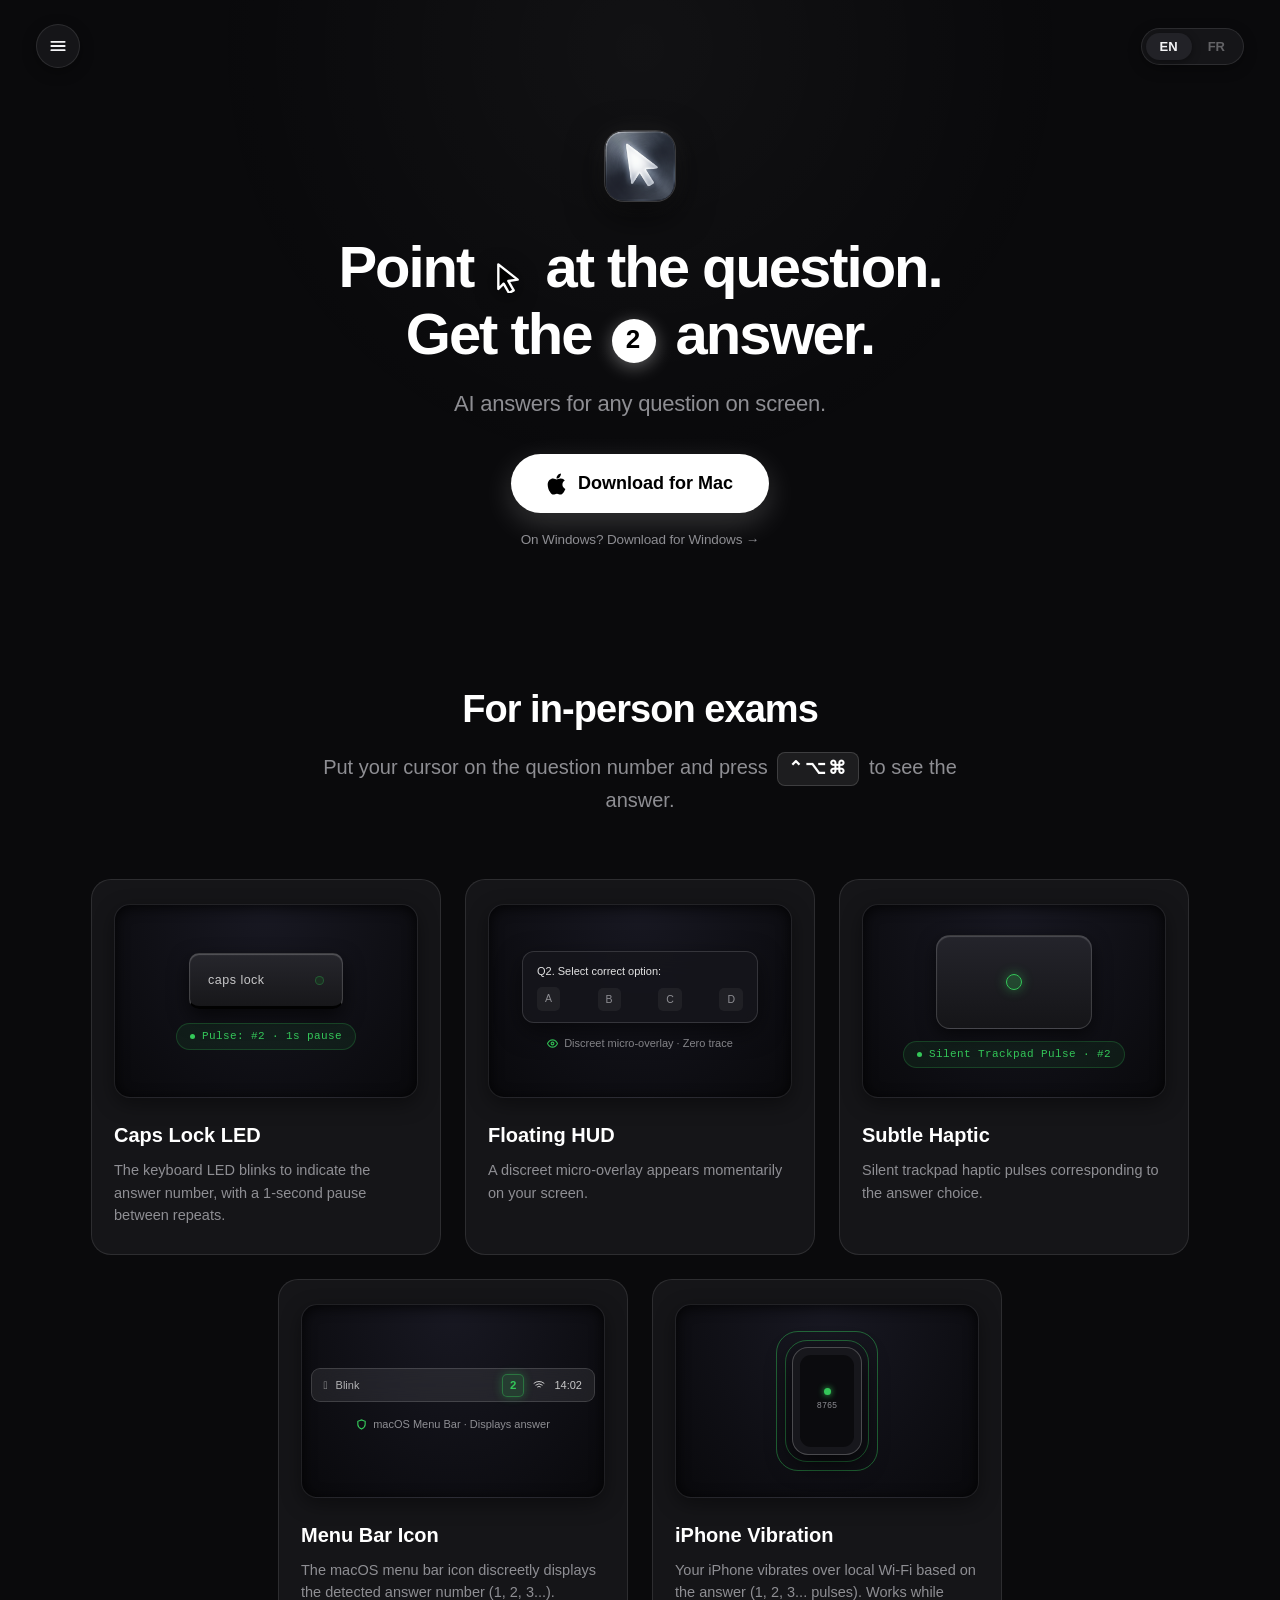
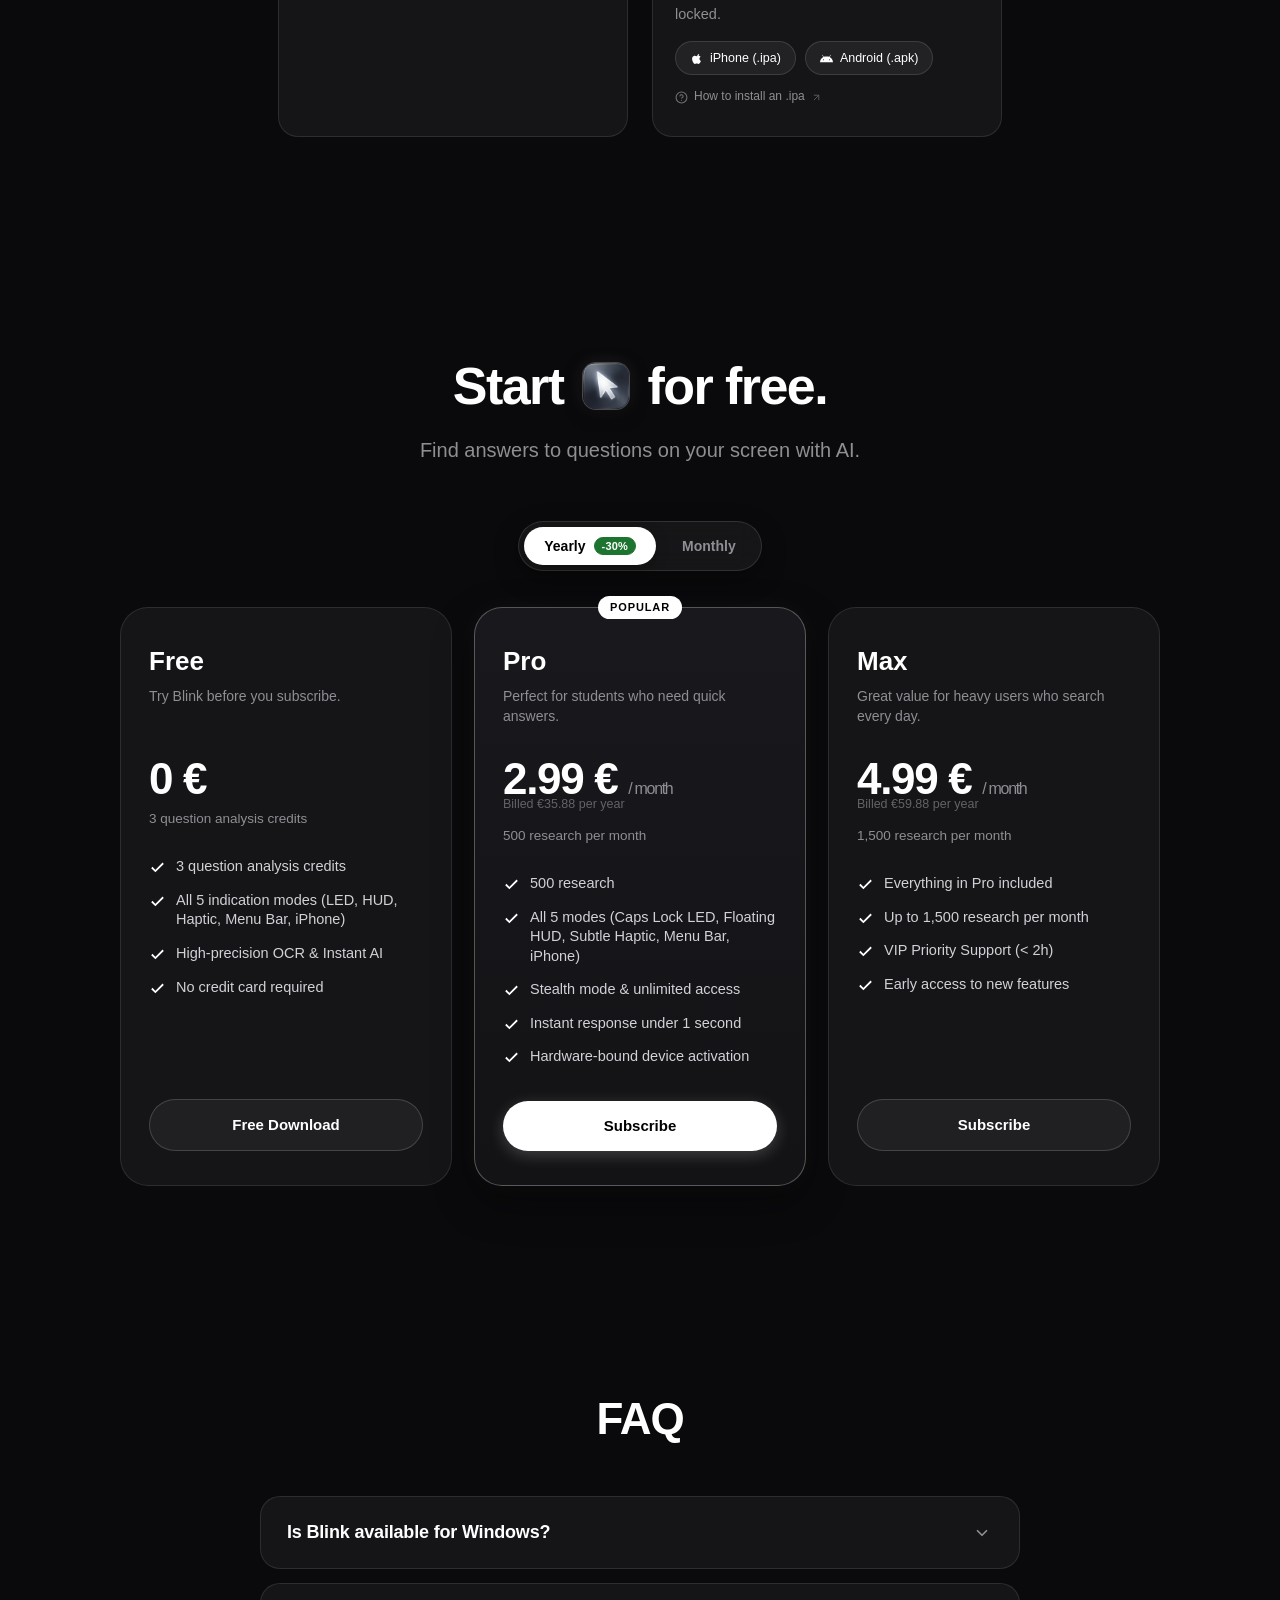
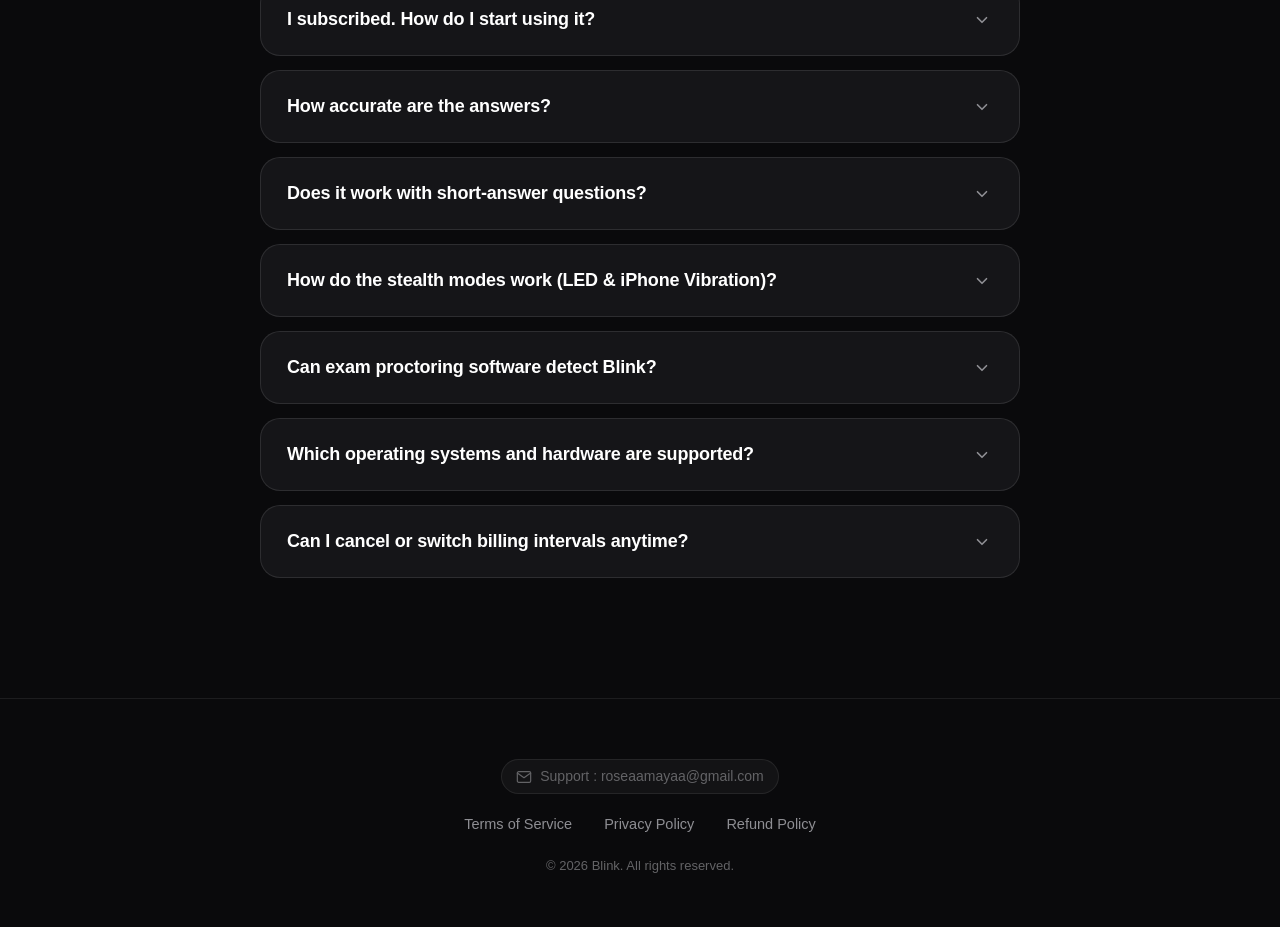
==== commit 7594681c: "fix(auth): make getCheckoutUrl and handleMenuLoginClick global, fix modal open" ====
--- a/index.html
+++ b/index.html
@@ -22,7 +22,7 @@
   <meta http-equiv="Expires" content="0">
   
   <!-- Stylesheet -->
-  <link rel="stylesheet" href="css/styles.css?v=2.3.0">
+  <link rel="stylesheet" href="css/styles.css?v=2.4.0">
 </head>
 <body>
 
@@ -43,7 +43,7 @@
 
       <!-- Dropdown Menu (Screenshot 2) -->
       <div class="menu-dropdown" id="menuDropdown">
-        <button class="menu-item" id="menuLogin">
+        <button class="menu-item" id="menuLogin" onclick="handleMenuLoginClick(event)">
           <span class="menu-icon">
             <svg width="18" height="18" viewBox="0 0 24 24" fill="none" stroke="currentColor" stroke-width="2.2" stroke-linecap="round" stroke-linejoin="round">
               <path d="M20 21v-2a4 4 0 0 0-4-4H8a4 4 0 0 0-4 4v2"></path>
@@ -624,6 +624,6 @@
   </div>
 
   <!-- Script -->
-  <script src="js/app.js?v=2.3.0"></script>
+  <script src="js/app.js?v=2.4.0"></script>
 </body>
 </html>
--- a/css/styles.css
+++ b/css/styles.css
@@ -1418,7 +1418,7 @@
 }
 
 .modal-backdrop.show {
-  display: flex;
+  display: flex !important;
 }
 
 .modal-box {
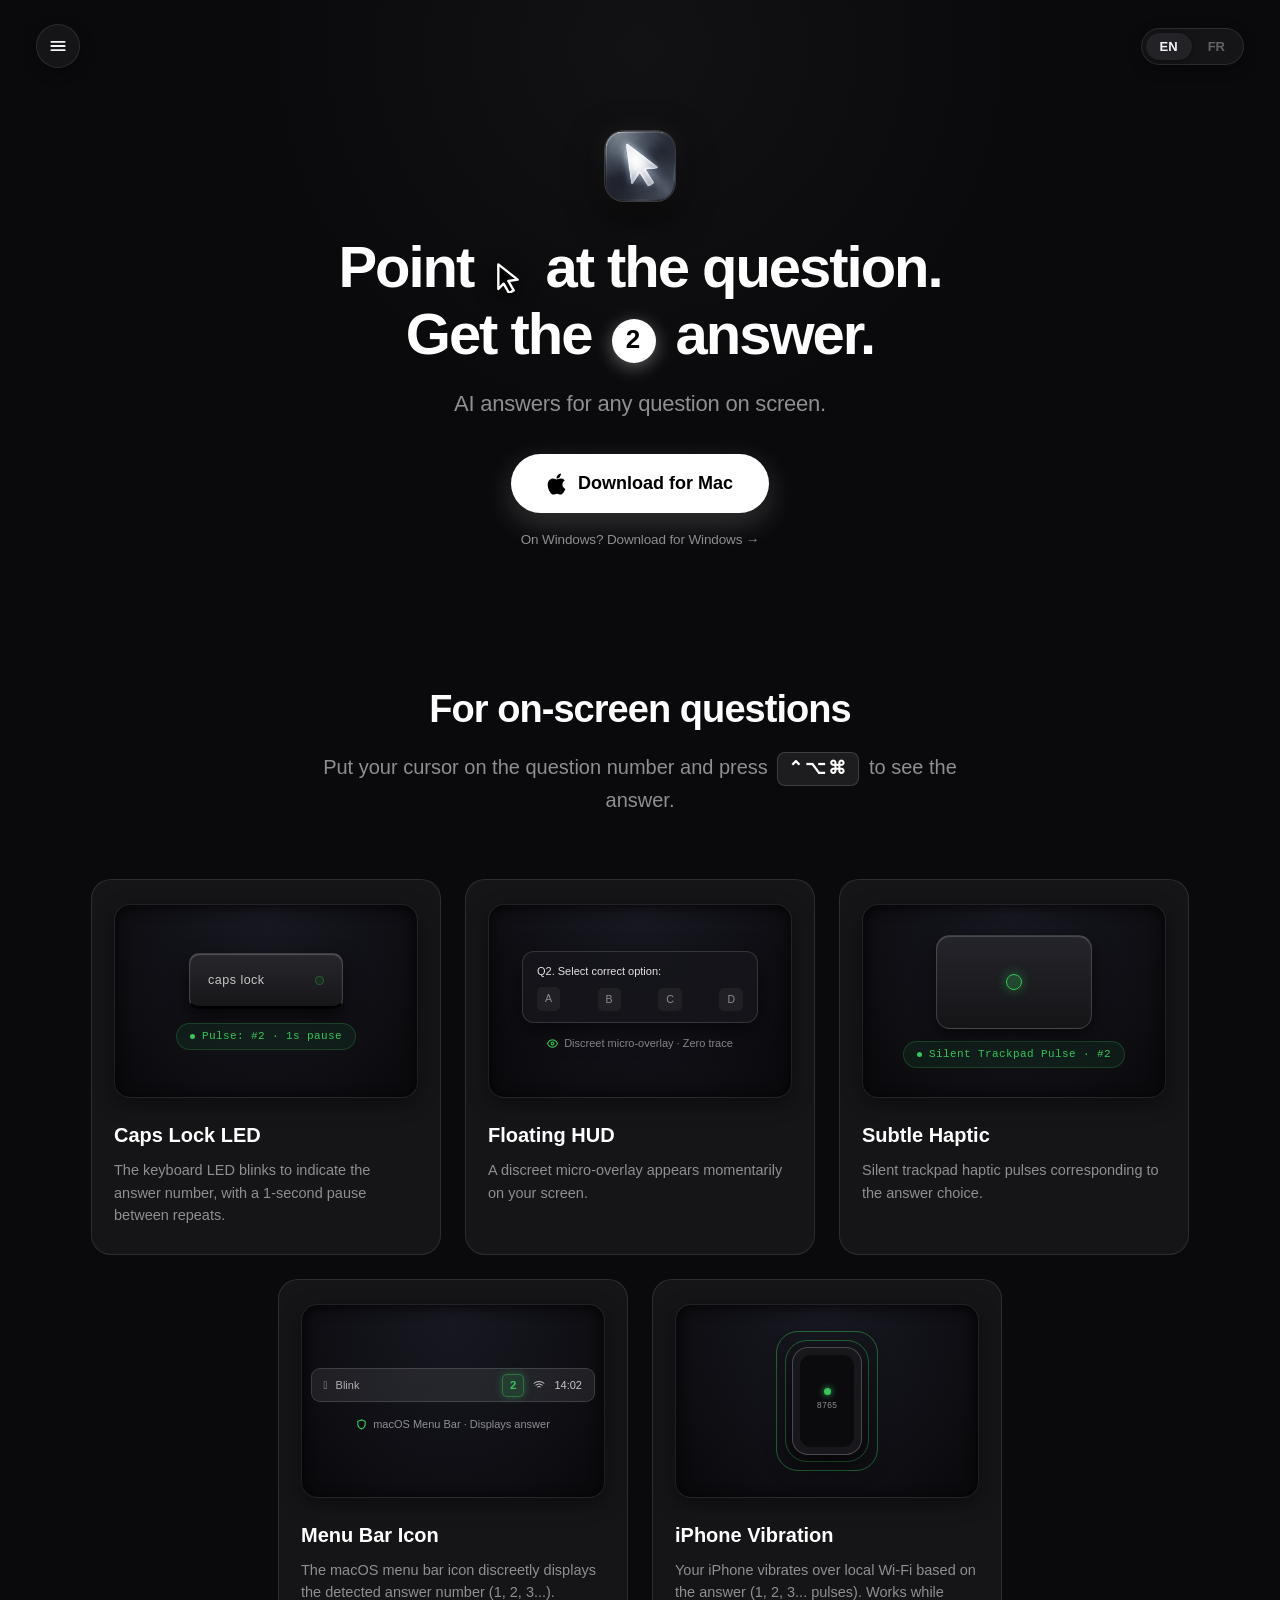
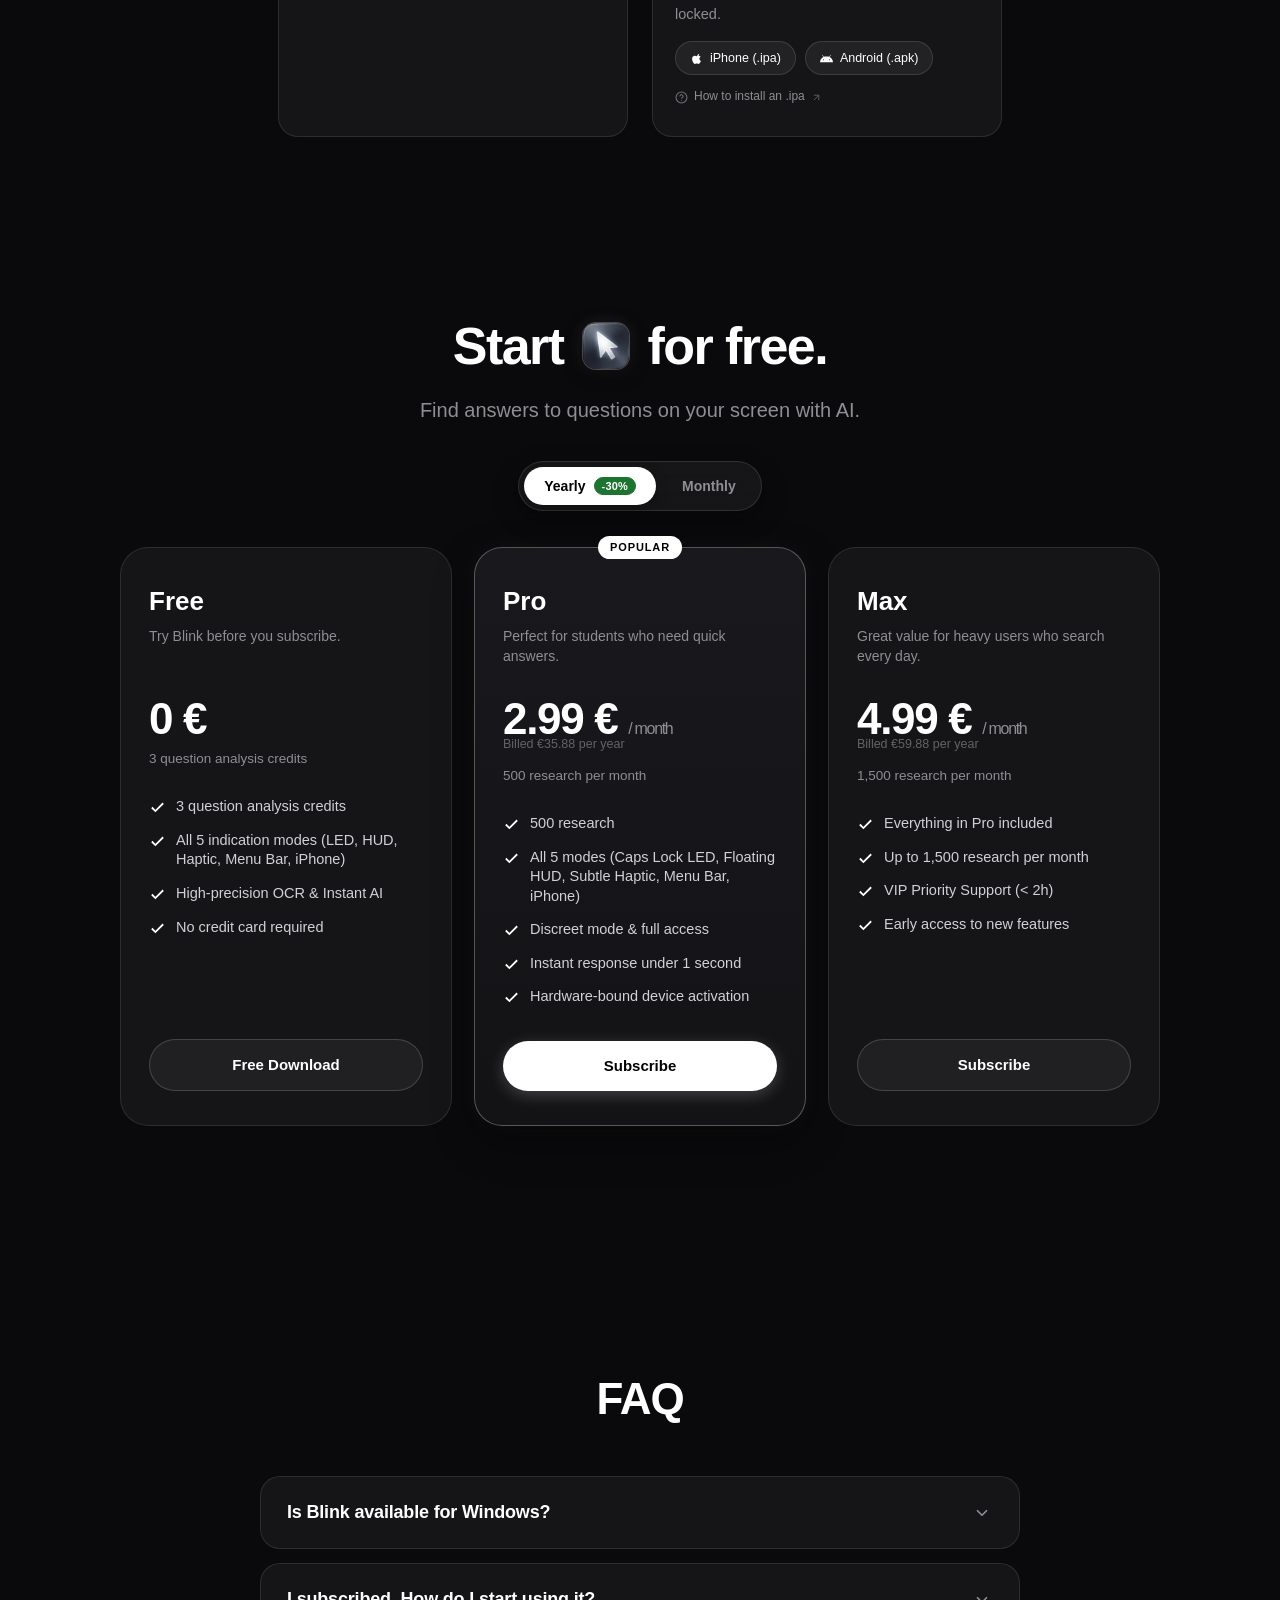
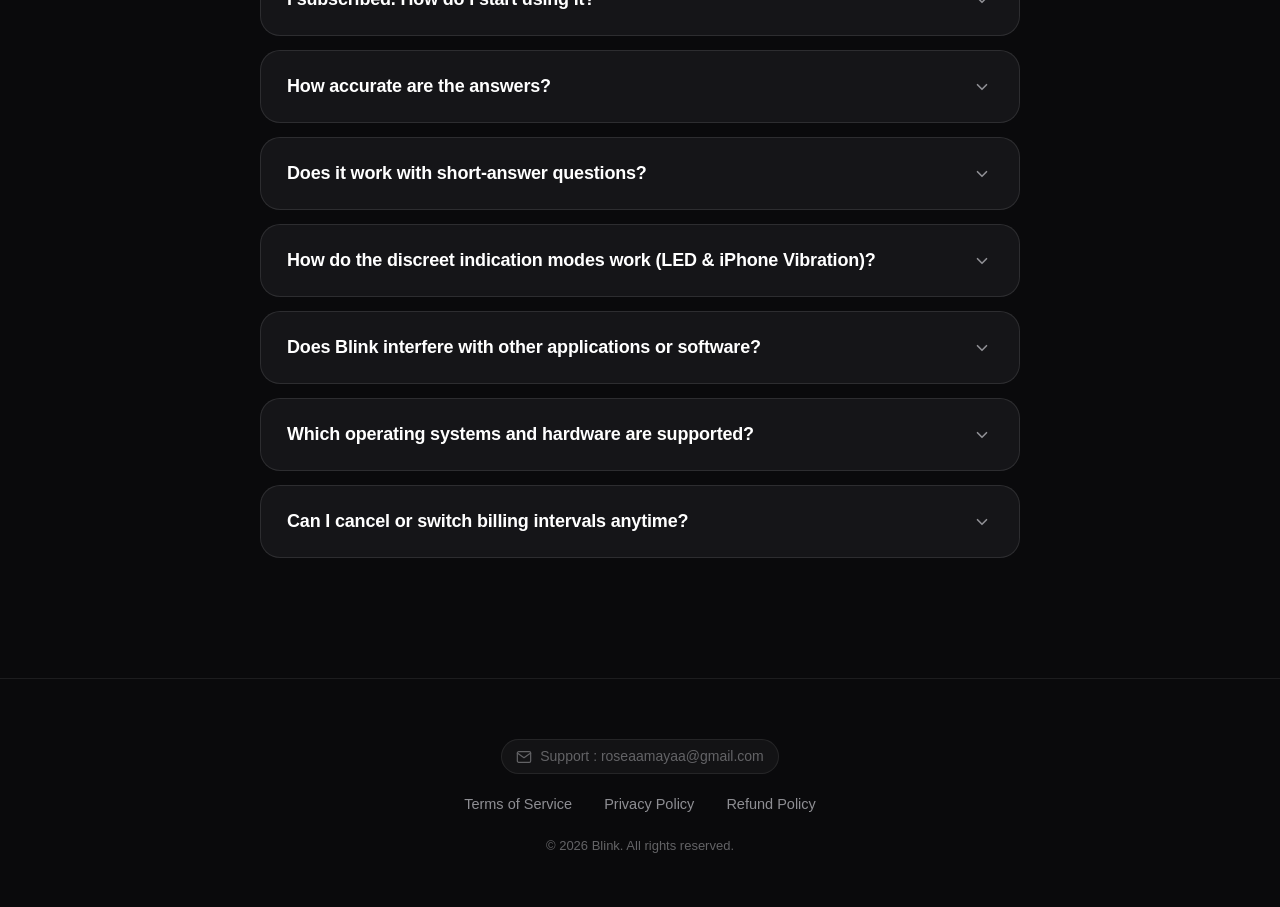
==== commit 67ede4d1: "Update legal modals with French translation and clean exam phrasing" ====
--- a/index.html
+++ b/index.html
@@ -3,7 +3,7 @@
 <head>
   <meta charset="UTF-8">
   <meta name="viewport" content="width=device-width, initial-scale=1.0">
-  <title>GoBlink — Point at the question. Get the answer.</title>
+  <title>Blink</title>
   <meta name="description" content="AI answers for any question on screen. Instant multiple-choice and complex problem solver for Mac with discreet stealth feedback.">
   
   <!-- Open Graph -->
@@ -22,7 +22,7 @@
   <meta http-equiv="Expires" content="0">
   
   <!-- Stylesheet -->
-  <link rel="stylesheet" href="css/styles.css?v=2.4.0">
+  <link rel="stylesheet" href="css/styles.css?v=2.5.0">
 </head>
 <body>
 
@@ -53,7 +53,7 @@
           <span class="menu-label">Log in</span>
         </button>
 
-        <button class="menu-item yellow" id="menuSubscribe">
+        <button class="menu-item yellow" id="menuSubscribe" onclick="handleMenuSubscribeClick(event)">
           <span class="menu-icon">
             <svg width="18" height="18" viewBox="0 0 24 24" fill="none" stroke="#facc15" stroke-width="2.2" stroke-linecap="round" stroke-linejoin="round">
               <rect x="3" y="11" width="18" height="11" rx="2" ry="2"></rect>
@@ -114,9 +114,9 @@
         </a>
       </div>
 
-      <!-- In-Person Exams Highlight (Screenshot 1 Bottom) -->
+      <!-- On-Screen Questions Feature -->
       <div class="exam-feature">
-        <h2 id="examTitle">For in-person exams</h2>
+        <h2 id="examTitle">For on-screen questions</h2>
         <p id="examDesc">
           Put your cursor on the question number and press <span class="shortcut-badge">⌃⌥⌘</span> to see the answer.
         </p>
@@ -448,13 +448,13 @@
         </div>
         <div class="faq-item" data-index="5">
           <div class="faq-question">
-            <span>Can exam proctoring software detect Blink?</span>
-            <span class="faq-toggle-icon">
-              <svg viewBox="0 0 24 24" fill="none" stroke="currentColor" stroke-width="2.2" stroke-linecap="round" stroke-linejoin="round"><polyline points="6 9 12 15 18 9"></polyline></svg>
-            </span>
-          </div>
-          <div class="faq-answer">
-            <p>Blink is an independent native background process. It does not hook into web browsers, does not inject into web pages, does not alter clipboard content, and opens no intrusive windows during hotkey captures.</p>
+            <span>Does Blink interfere with other applications or software?</span>
+            <span class="faq-toggle-icon">
+              <svg viewBox="0 0 24 24" fill="none" stroke="currentColor" stroke-width="2.2" stroke-linecap="round" stroke-linejoin="round"><polyline points="6 9 12 15 18 9"></polyline></svg>
+            </span>
+          </div>
+          <div class="faq-answer">
+            <p>Blink is an independent native background process. It does not hook into web browsers, does not inject into web pages, does not alter clipboard content, and operates with zero disruption to your system.</p>
           </div>
         </div>
         <div class="faq-item" data-index="6">
@@ -522,53 +522,76 @@
 
   <!-- Web Auth Modal (Connexion / Inscription par Email OTP) -->
   <div class="modal-backdrop" id="webAuthModal">
-    <div class="modal-box" style="max-width: 420px; text-align: center;">
+    <div class="modal-box auth-modal-box" style="max-width: 420px; text-align: center;">
       <button class="modal-close" id="webAuthClose" aria-label="Fermer">&times;</button>
       
       <!-- Step 1: Entrer Email -->
-      <div id="webAuthStepEmail">
-        <div style="width: 48px; height: 48px; margin: 0 auto 16px; background: rgba(255,255,255,0.06); border-radius: 50%; display: flex; align-items: center; justify-content: center;">
-          <svg width="22" height="22" viewBox="0 0 24 24" fill="none" stroke="currentColor" stroke-width="2" stroke-linecap="round" stroke-linejoin="round">
-            <path d="M4 4h16c1.1 0 2 .9 2 2v12c0 1.1-.9 2-2 2H4c-1.1 0-2-.9-2-2V6c0-1.1.9-2 2-2z"></path>
-            <polyline points="22,6 12,13 2,6"></polyline>
-          </svg>
-        </div>
-        <h3 class="modal-title" id="webAuthTitle" style="margin-bottom: 8px;">Connexion à Blink</h3>
-        <p style="font-size: 13px; color: var(--text-secondary); margin-bottom: 20px; line-height: 1.4;" id="webAuthDesc">
-          Entrez votre adresse email pour recevoir votre code d'accès sécurisé à 6 chiffres.
-        </p>
-        <div style="text-align: left; margin-bottom: 16px;">
-          <label style="display: block; font-size: 12px; font-weight: 500; color: var(--text-secondary); margin-bottom: 6px;">Adresse email</label>
-          <input type="email" id="webAuthEmailInput" placeholder="nom@exemple.com" style="width: 100%; box-sizing: border-box; background: rgba(255,255,255,0.06); border: 1px solid rgba(255,255,255,0.12); border-radius: 10px; padding: 11px 14px; font-size: 14px; color: #fff; outline: none; transition: border-color 0.2s;">
-        </div>
-        <div id="webAuthEmailError" style="display: none; color: #ff453a; font-size: 12px; margin-bottom: 14px;"></div>
-        <button id="btnWebSendCode" style="width: 100%; background: #ffffff; color: #000000; border: none; padding: 12px; border-radius: 10px; font-weight: 600; font-size: 14px; cursor: pointer; transition: opacity 0.2s;">
-          Envoyer le code →
-        </button>
+      <div id="webAuthStepEmail" class="auth-step">
+        <div class="auth-header">
+          <div class="auth-icon-badge">
+            <svg width="22" height="22" viewBox="0 0 24 24" fill="none" stroke="currentColor" stroke-width="1.8" stroke-linecap="round" stroke-linejoin="round">
+              <path d="M4 4h16c1.1 0 2 .9 2 2v12c0 1.1-.9 2-2 2H4c-1.1 0-2-.9-2-2V6c0-1.1.9-2 2-2z"></path>
+              <polyline points="22,6 12,13 2,6"></polyline>
+            </svg>
+          </div>
+          <h3 class="auth-title" id="webAuthTitle">Connexion à Blink</h3>
+          <p class="auth-subtitle" id="webAuthDesc">
+            Entrez votre adresse email pour recevoir votre code d'accès sécurisé à 6 chiffres.
+          </p>
+        </div>
+
+        <div class="auth-form-group">
+          <label class="auth-label" for="webAuthEmailInput">Adresse email</label>
+          <div class="auth-input-wrapper">
+            <input type="email" class="auth-input" id="webAuthEmailInput" placeholder="nom@exemple.com" autocomplete="email" spellcheck="false" required>
+          </div>
+        </div>
+
+        <div id="webAuthEmailError" class="auth-feedback" style="display: none; color: #ff453a;"></div>
+
+        <div class="auth-actions">
+          <button class="auth-btn-primary" id="btnWebSendCode">
+            <span>Recevoir le code</span>
+            <svg width="15" height="15" viewBox="0 0 24 24" fill="none" stroke="currentColor" stroke-width="2.2" stroke-linecap="round" stroke-linejoin="round">
+              <line x1="5" y1="12" x2="19" y2="12"></line>
+              <polyline points="12 5 19 12 12 19"></polyline>
+            </svg>
+          </button>
+        </div>
       </div>
 
       <!-- Step 2: Entrer le code à 6 chiffres -->
-      <div id="webAuthStepCode" style="display: none;">
-        <div style="width: 48px; height: 48px; margin: 0 auto 16px; background: rgba(52, 199, 89, 0.12); border-radius: 50%; display: flex; align-items: center; justify-content: center; color: #34c759;">
-          <svg width="22" height="22" viewBox="0 0 24 24" fill="none" stroke="currentColor" stroke-width="2" stroke-linecap="round" stroke-linejoin="round">
-            <rect x="3" y="11" width="18" height="11" rx="2" ry="2"></rect>
-            <path d="M7 11V7a5 5 0 0 1 10 0v4"></path>
-          </svg>
-        </div>
-        <h3 class="modal-title" style="margin-bottom: 8px;">Code de vérification</h3>
-        <p style="font-size: 13px; color: var(--text-secondary); margin-bottom: 20px; line-height: 1.4;">
-          Un code à 6 chiffres a été envoyé à <strong id="webAuthTargetEmail" style="color:#fff;"></strong>
-        </p>
-        <div style="margin-bottom: 16px;">
-          <input type="text" id="webAuthCodeInput" maxlength="6" placeholder="123456" inputmode="numeric" style="width: 100%; box-sizing: border-box; background: rgba(255,255,255,0.06); border: 1px solid rgba(255,255,255,0.12); border-radius: 10px; padding: 12px; font-size: 24px; font-weight: 700; letter-spacing: 8px; text-align: center; color: #34c759; outline: none; font-family: monospace;">
-        </div>
-        <div id="webAuthCodeError" style="display: none; color: #ff453a; font-size: 12px; margin-bottom: 14px;"></div>
-        <button id="btnWebVerifyCode" style="width: 100%; background: #34c759; color: #000000; border: none; padding: 12px; border-radius: 10px; font-weight: 700; font-size: 14px; cursor: pointer; margin-bottom: 12px;">
-          Valider et se connecter
-        </button>
-        <button id="btnWebBackEmail" style="background: transparent; border: none; color: var(--text-muted); font-size: 12px; cursor: pointer; text-decoration: underline;">
-          Modifier l'adresse email
-        </button>
+      <div id="webAuthStepCode" class="auth-step" style="display: none;">
+        <div class="auth-header">
+          <div class="auth-icon-badge success">
+            <svg width="22" height="22" viewBox="0 0 24 24" fill="none" stroke="currentColor" stroke-width="2" stroke-linecap="round" stroke-linejoin="round">
+              <rect x="3" y="11" width="18" height="11" rx="2" ry="2"></rect>
+              <path d="M7 11V7a5 5 0 0 1 10 0v4"></path>
+            </svg>
+          </div>
+          <h3 class="auth-title">Code de vérification</h3>
+          <p class="auth-subtitle">
+            Un code à 6 chiffres a été envoyé à <strong id="webAuthTargetEmail"></strong>
+          </p>
+        </div>
+
+        <div class="auth-form-group">
+          <label class="auth-label" for="webAuthCodeInput">Code à 6 chiffres</label>
+          <div class="auth-input-wrapper">
+            <input type="text" class="auth-input otp" id="webAuthCodeInput" maxlength="6" placeholder="••••••" inputmode="numeric" autocomplete="one-time-code">
+          </div>
+        </div>
+
+        <div id="webAuthCodeError" class="auth-feedback" style="display: none; color: #ff453a;"></div>
+
+        <div class="auth-actions-stacked">
+          <button class="auth-btn-primary success" id="btnWebVerifyCode">
+            <span>Valider et se connecter</span>
+          </button>
+          <div class="auth-actions-secondary" style="justify-content: center;">
+            <button class="auth-btn-text" id="btnWebBackEmail">← Modifier l'adresse email</button>
+          </div>
+        </div>
       </div>
     </div>
   </div>
@@ -624,6 +647,6 @@
   </div>
 
   <!-- Script -->
-  <script src="js/app.js?v=2.4.0"></script>
+  <script src="js/app.js?v=2.5.0"></script>
 </body>
 </html>
--- a/css/styles.css
+++ b/css/styles.css
@@ -1018,8 +1018,10 @@
 
 /* Pricing Section (Screenshot 3) */
 .pricing-section {
-  padding: 120px 0 100px;
+  padding: 80px 0 140px;
   text-align: center;
+  scroll-margin-top: 80px;
+  scroll-margin-bottom: 120px;
 }
 
 .section-badge-wrap {
@@ -1097,7 +1099,7 @@
 .pricing-subtitle {
   font-size: 20px;
   color: var(--text-secondary);
-  margin-bottom: 56px;
+  margin-bottom: 36px;
   margin-top: 10px;
 }
 
@@ -1109,6 +1111,8 @@
   max-width: 1040px;
   margin: 0 auto;
   text-align: left;
+  scroll-margin-top: 80px;
+  scroll-margin-bottom: 120px;
 }
 
 @media (max-width: 960px) {
@@ -1605,3 +1609,214 @@
   color: #ff9f0a;
 }
 
+/* ==========================================================================
+   Impeccable Web Auth Modal (Blink Swiss Minimalist Design)
+   ========================================================================== */
+
+.modal-box.auth-modal-box {
+  width: 92%;
+  max-width: 420px;
+  background: #151518;
+  border: 1px solid rgba(255, 255, 255, 0.1);
+  border-radius: 22px;
+  box-shadow: 0 32px 72px -16px rgba(0, 0, 0, 0.85), 0 0 0 1px rgba(255, 255, 255, 0.06);
+  padding: 36px 32px 32px;
+  position: relative;
+  box-sizing: border-box;
+  text-align: center;
+}
+
+.auth-header {
+  text-align: center;
+  margin-bottom: 24px;
+}
+
+.auth-icon-badge {
+  width: 52px;
+  height: 52px;
+  margin: 0 auto 16px;
+  background: linear-gradient(145deg, rgba(255, 255, 255, 0.1), rgba(255, 255, 255, 0.03));
+  border: 1px solid rgba(255, 255, 255, 0.12);
+  border-radius: 14px;
+  display: flex;
+  align-items: center;
+  justify-content: center;
+  color: #ffffff;
+  box-shadow: inset 0 1px 0 rgba(255, 255, 255, 0.12), 0 4px 16px rgba(0, 0, 0, 0.3);
+}
+
+.auth-icon-badge.success {
+  background: linear-gradient(145deg, rgba(52, 199, 89, 0.2), rgba(52, 199, 89, 0.06));
+  border-color: rgba(52, 199, 89, 0.35);
+  color: #34c759;
+  box-shadow: inset 0 1px 0 rgba(52, 199, 89, 0.25), 0 4px 16px rgba(52, 199, 89, 0.15);
+}
+
+.auth-title {
+  font-size: 20px;
+  font-weight: 700;
+  color: #ffffff;
+  letter-spacing: -0.02em;
+  margin: 0 0 6px;
+}
+
+.auth-subtitle {
+  font-size: 13px;
+  color: #9ca3af;
+  line-height: 1.5;
+  margin: 0 auto;
+  max-width: 320px;
+}
+
+.auth-subtitle strong {
+  color: #ffffff;
+}
+
+.auth-form-group {
+  margin-bottom: 22px;
+  text-align: left;
+}
+
+.auth-label {
+  display: block;
+  font-size: 12px;
+  font-weight: 600;
+  color: #d4d4d8;
+  margin-bottom: 8px;
+  letter-spacing: 0.01em;
+}
+
+.auth-input-wrapper {
+  position: relative;
+  width: 100%;
+}
+
+.auth-input {
+  width: 100% !important;
+  box-sizing: border-box !important;
+  height: 44px;
+  padding: 0 14px !important;
+  background: #0d0d0f !important;
+  border: 1px solid rgba(255, 255, 255, 0.12) !important;
+  border-radius: 10px !important;
+  color: #ffffff !important;
+  font-size: 14px !important;
+  outline: none !important;
+  font-family: inherit !important;
+  transition: border-color 0.15s ease, box-shadow 0.15s ease !important;
+}
+
+.auth-input::placeholder {
+  color: rgba(255, 255, 255, 0.3);
+}
+
+.auth-input:focus {
+  border-color: rgba(255, 255, 255, 0.4) !important;
+  box-shadow: 0 0 0 3px rgba(255, 255, 255, 0.08) !important;
+}
+
+.auth-input.otp {
+  height: 52px;
+  font-size: 24px !important;
+  font-weight: 700 !important;
+  letter-spacing: 12px !important;
+  text-align: center !important;
+  padding: 0 12px !important;
+  color: #34c759 !important;
+  font-family: ui-monospace, SFMono-Regular, Menlo, Monaco, Consolas, monospace !important;
+}
+
+.auth-input.otp:focus {
+  border-color: #34c759 !important;
+  box-shadow: 0 0 0 3px rgba(52, 199, 89, 0.2) !important;
+}
+
+.auth-feedback {
+  font-size: 12.5px;
+  margin-bottom: 16px;
+  text-align: center;
+  padding: 8px 12px;
+  border-radius: 8px;
+  background: rgba(239, 68, 68, 0.1);
+  border: 1px solid rgba(239, 68, 68, 0.2);
+  line-height: 1.4;
+}
+
+.auth-actions {
+  width: 100%;
+}
+
+.auth-btn-primary {
+  width: 100%;
+  height: 44px;
+  background: #ffffff;
+  color: #09090b;
+  border: none;
+  border-radius: 10px;
+  font-size: 14px;
+  font-weight: 600;
+  cursor: pointer;
+  display: flex;
+  align-items: center;
+  justify-content: center;
+  gap: 8px;
+  box-shadow: 0 2px 8px rgba(0, 0, 0, 0.25), inset 0 1px 0 rgba(255, 255, 255, 0.9);
+  transition: transform 0.1s ease, background 0.15s ease, opacity 0.15s ease;
+}
+
+.auth-btn-primary:hover {
+  background: #f4f4f5;
+  transform: translateY(-1px);
+}
+
+.auth-btn-primary:active {
+  transform: translateY(0);
+  opacity: 0.9;
+}
+
+.auth-btn-primary:disabled {
+  opacity: 0.55;
+  cursor: not-allowed;
+  transform: none;
+}
+
+.auth-btn-primary.success {
+  background: #34c759;
+  color: #000000;
+  font-weight: 700;
+  box-shadow: 0 2px 8px rgba(52, 199, 89, 0.3), inset 0 1px 0 rgba(255, 255, 255, 0.4);
+}
+
+.auth-btn-primary.success:hover {
+  background: #30b852;
+}
+
+.auth-actions-stacked {
+  display: flex;
+  flex-direction: column;
+  gap: 12px;
+}
+
+.auth-actions-secondary {
+  display: flex;
+  justify-content: space-between;
+  align-items: center;
+  width: 100%;
+  padding-top: 4px;
+}
+
+.auth-btn-text {
+  background: transparent;
+  border: none;
+  color: #9ca3af;
+  font-size: 12px;
+  cursor: pointer;
+  padding: 4px 6px;
+  transition: color 0.15s ease;
+}
+
+.auth-btn-text:hover {
+  color: #ffffff;
+  text-decoration: underline;
+}
+
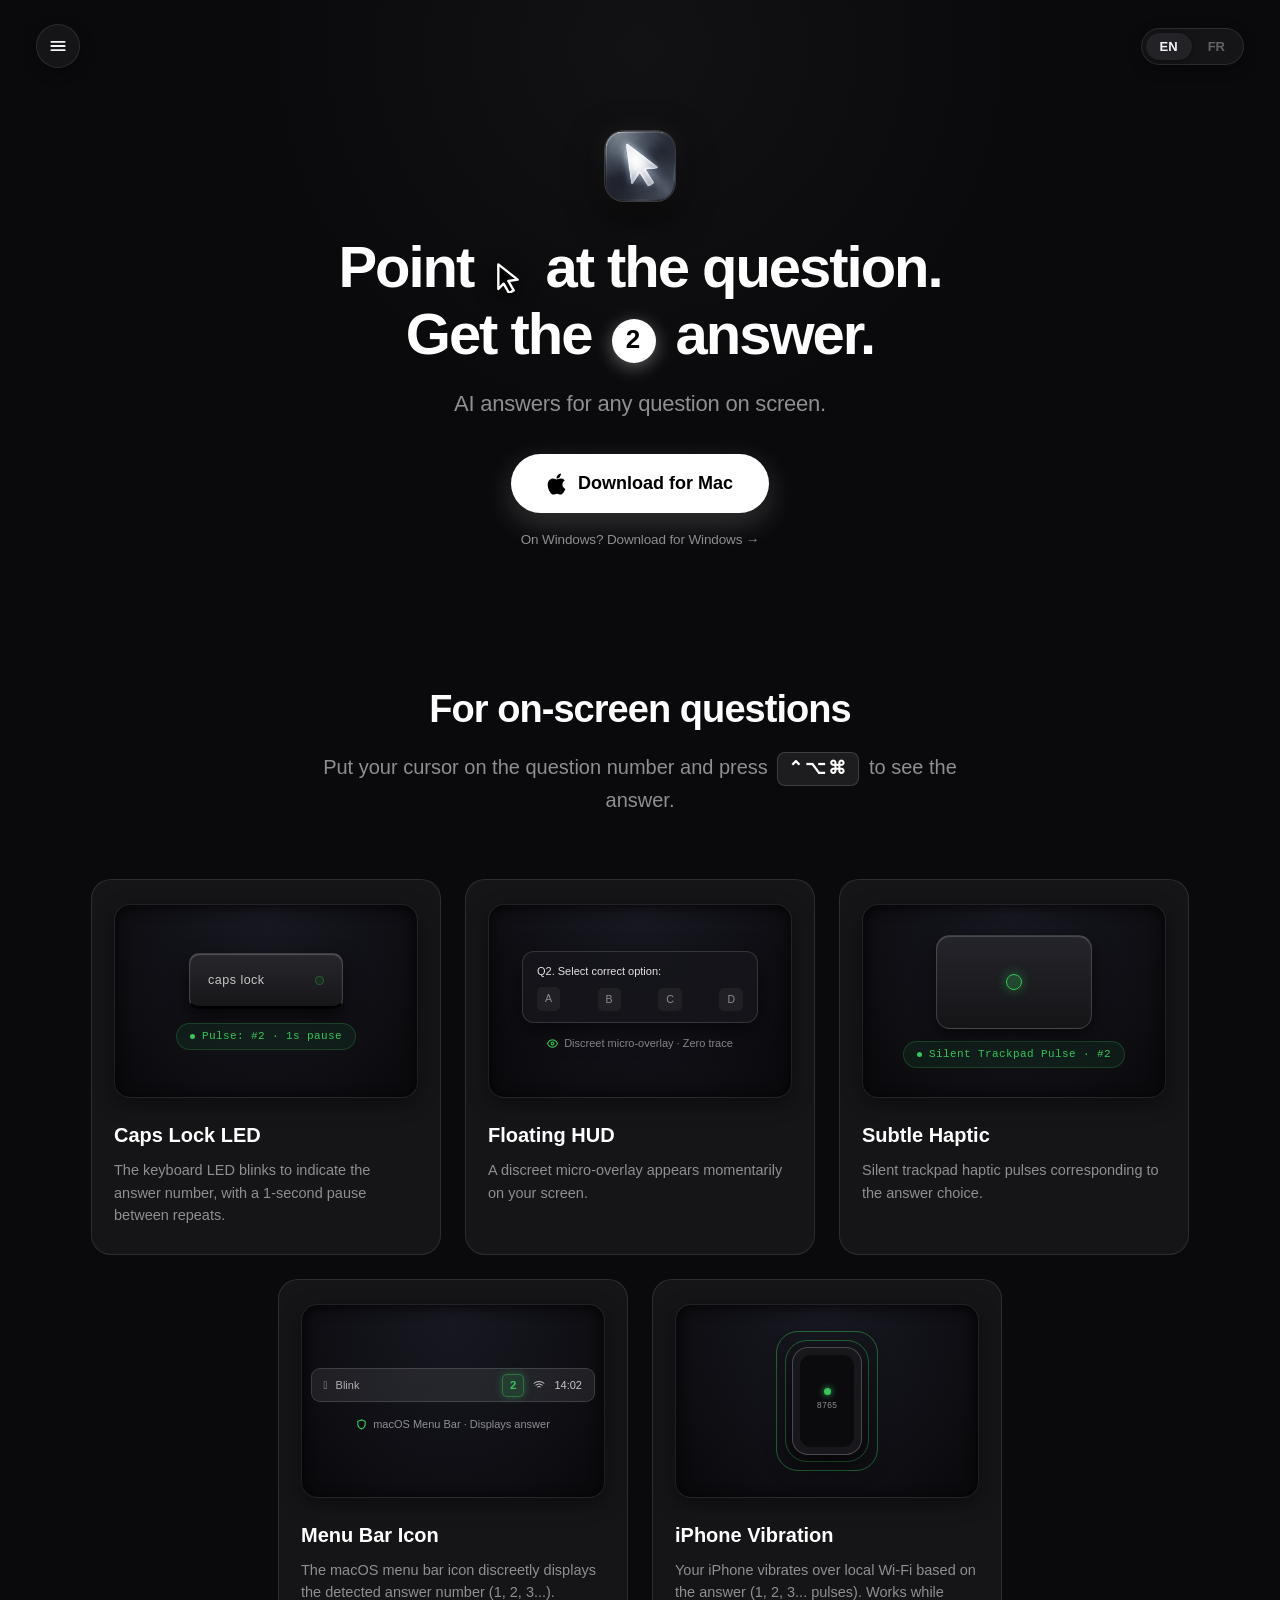
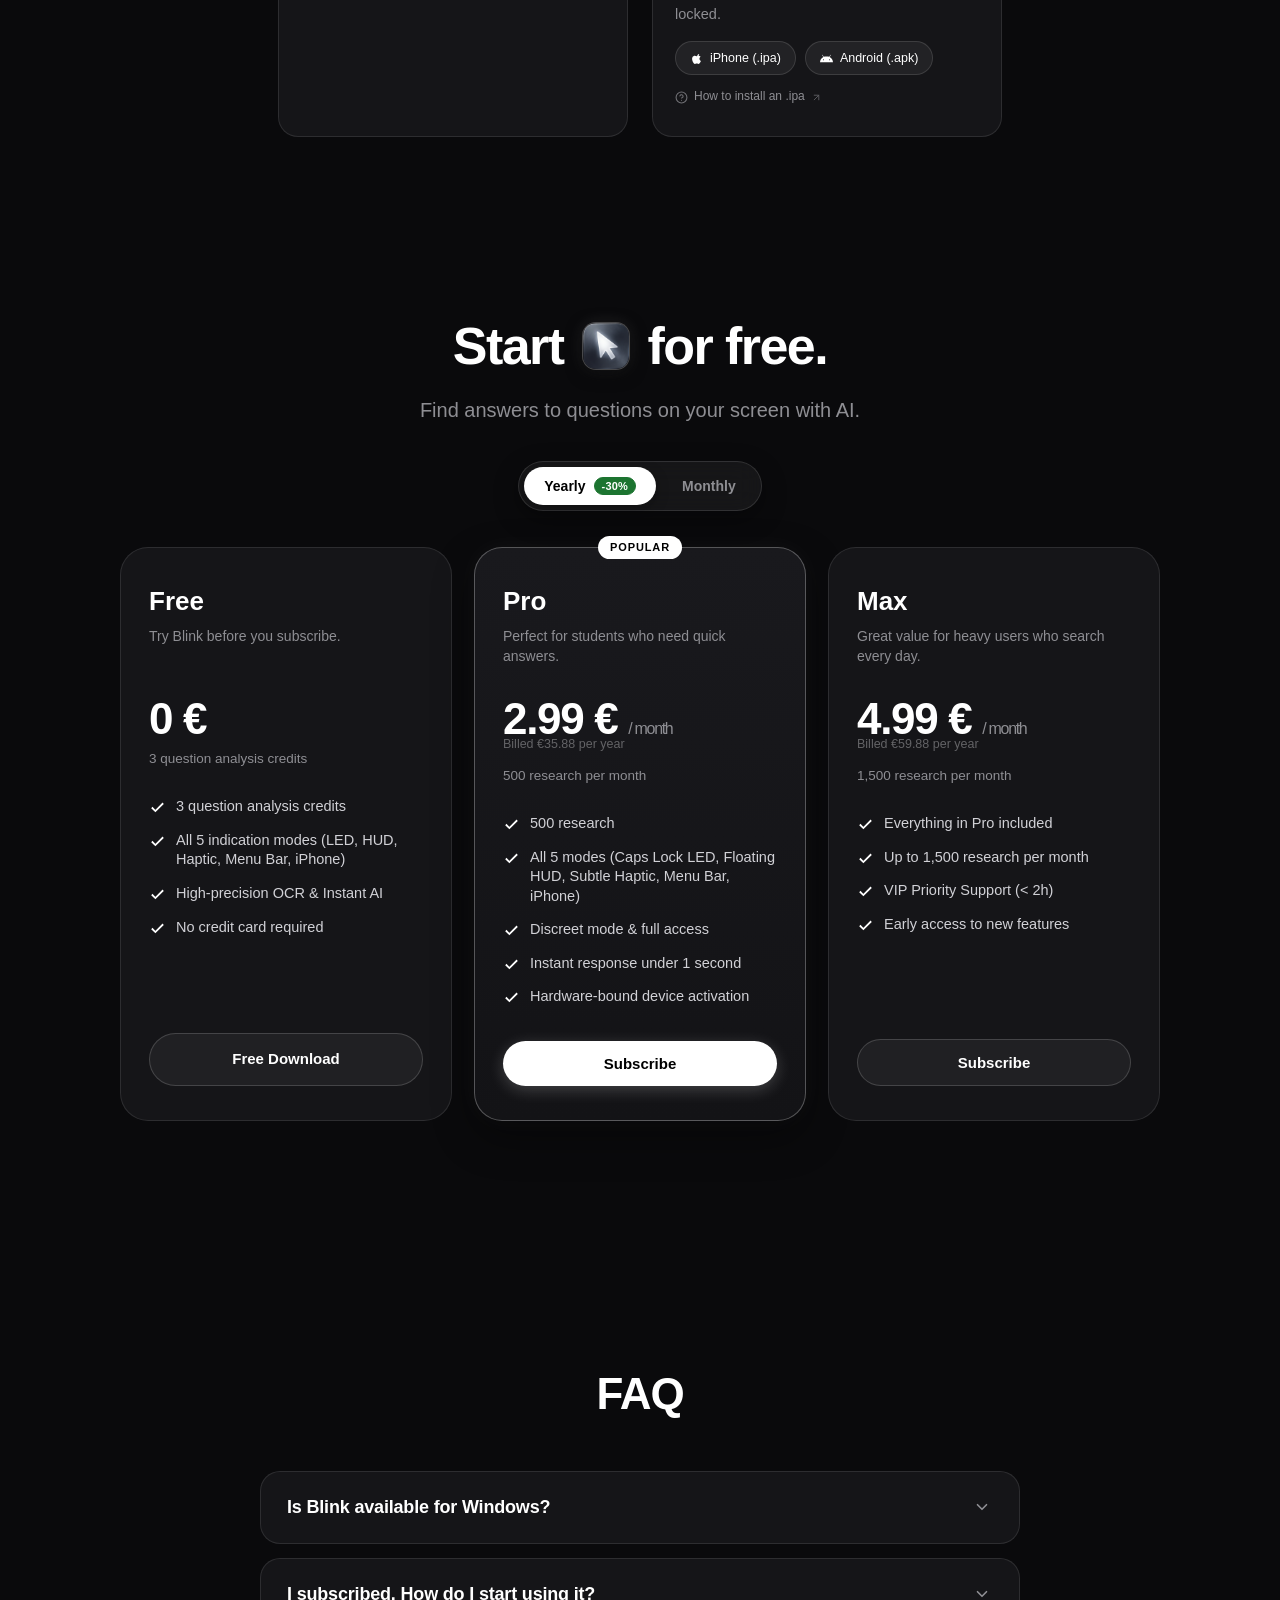
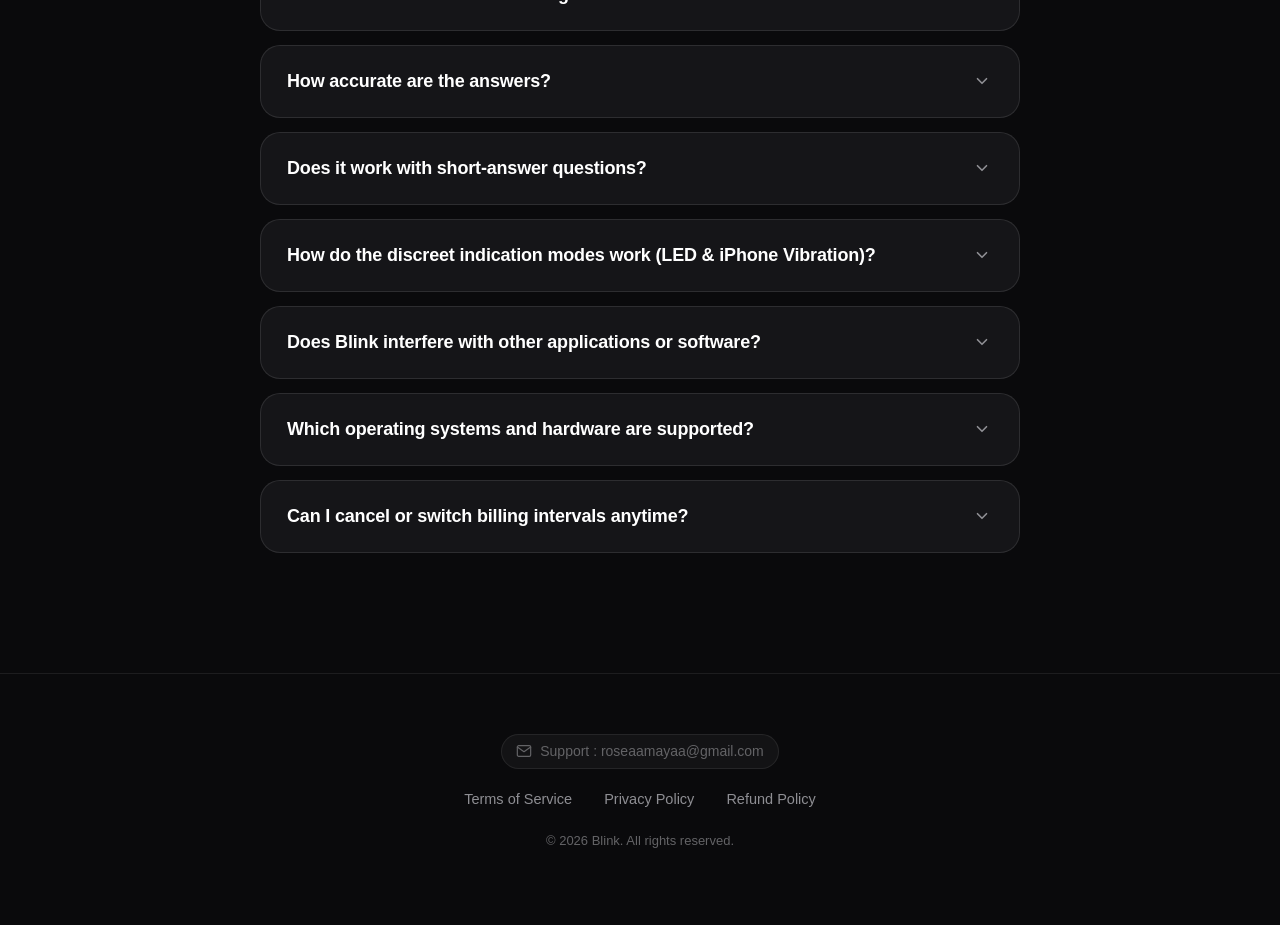
==== commit 783f29df: "fix(auth): require login before subscription, seamless connected state on login, billing modal" ====
--- a/index.html
+++ b/index.html
@@ -349,7 +349,7 @@
             </li>
           </ul>
 
-          <a href="https://buy.stripe.com/aFa14n1dh4dl5L5gXr6Ri00" class="btn-card-action primary" id="btnProAction">Subscribe</a>
+          <button type="button" class="btn-card-action primary" id="btnProAction">S'abonner</button>
         </div>
 
         <!-- Max Card -->
@@ -382,7 +382,7 @@
             </li>
           </ul>
 
-          <a href="https://buy.stripe.com/bJe00j9JNaBJa1lgXr6Ri01" class="btn-card-action" id="btnMaxAction">Subscribe</a>
+          <button type="button" class="btn-card-action" id="btnMaxAction">S'abonner</button>
         </div>
       </div>
     </section>
@@ -629,13 +629,13 @@
 
       <!-- Actions -->
       <div style="display: flex; flex-direction: column; gap: 10px;">
-        <a id="btnWebManageSub" href="https://billing.stripe.com/p/login/test" target="_blank" style="text-decoration: none; width: 100%; box-sizing: border-box; background: rgba(255,255,255,0.08); color: #ffffff; border: 1px solid rgba(255,255,255,0.15); padding: 12px; border-radius: 10px; font-size: 13px; font-weight: 600; cursor: pointer; display: flex; align-items: center; justify-content: center; gap: 8px;">
+        <button id="btnWebManageSub" type="button" style="width: 100%; box-sizing: border-box; background: rgba(255,255,255,0.08); color: #ffffff; border: 1px solid rgba(255,255,255,0.15); padding: 12px; border-radius: 10px; font-size: 13px; font-weight: 600; cursor: pointer; display: flex; align-items: center; justify-content: center; gap: 8px; transition: background 0.2s;">
           <svg width="16" height="16" viewBox="0 0 24 24" fill="none" stroke="currentColor" stroke-width="2" stroke-linecap="round" stroke-linejoin="round">
             <rect x="2" y="5" width="20" height="14" rx="2"></rect>
             <line x1="2" y1="10" x2="22" y2="10"></line>
           </svg>
           Gérer mon abonnement / Facturation
-        </a>
+        </button>
         <button id="btnWebSyncSub" style="width: 100%; background: transparent; color: var(--text-secondary); border: 1px solid rgba(255,255,255,0.08); padding: 10px; border-radius: 10px; font-size: 12px; cursor: pointer;">
           ↻ Rafraîchir mon statut
         </button>
@@ -646,7 +646,57 @@
     </div>
   </div>
 
+  <!-- Modal Facturation / Info Gestion Abonnement -->
+  <div class="modal-backdrop" id="webBillingModal">
+    <div class="modal-box" style="max-width: 440px; text-align: left;">
+      <button class="modal-close" id="webBillingClose" aria-label="Fermer">&times;</button>
+      <div style="display: flex; align-items: center; gap: 12px; margin-bottom: 16px;">
+        <div style="width: 42px; height: 42px; border-radius: 10px; background: rgba(52, 199, 89, 0.12); display: flex; align-items: center; justify-content: center; color: #34c759;">
+          <svg width="22" height="22" viewBox="0 0 24 24" fill="none" stroke="currentColor" stroke-width="2" stroke-linecap="round" stroke-linejoin="round">
+            <rect x="2" y="5" width="20" height="14" rx="2"></rect>
+            <line x1="2" y1="10" x2="22" y2="10"></line>
+          </svg>
+        </div>
+        <div>
+          <h3 class="modal-title" style="margin: 0; font-size: 16px;">Facturation & Abonnement</h3>
+          <p style="margin: 2px 0 0; font-size: 12px; color: var(--text-secondary);" id="billingModalSubEmail">compte@exemple.com</p>
+        </div>
+      </div>
+
+      <div style="background: rgba(255,255,255,0.03); border: 1px solid rgba(255,255,255,0.08); border-radius: 12px; padding: 14px; margin-bottom: 16px; font-size: 13px; line-height: 1.5; color: #d4d4d8;">
+        <div style="margin-bottom: 10px; display: flex; justify-content: space-between; align-items: center;">
+          <span style="color: var(--text-secondary);">Formule active :</span>
+          <span id="billingModalPlanBadge" style="font-weight: 700; color: #34c759; text-transform: uppercase;">Pro</span>
+        </div>
+        <div style="height: 1px; background: rgba(255,255,255,0.06); margin-bottom: 10px;"></div>
+        <p style="margin: 0 0 8px 0; color: #a1a1aa; font-size: 12px;">
+          • Vos reçus et factures Stripe sont envoyés directement par email lors de chaque règlement.
+        </p>
+        <p style="margin: 0 0 8px 0; color: #a1a1aa; font-size: 12px;">
+          • Pour résilier ou mettre à jour votre carte bancaire, cliquez sur le bouton sécurisé <strong>« Gérer cet abonnement »</strong> dans votre email de confirmation Stripe.
+        </p>
+        <p style="margin: 0; color: #a1a1aa; font-size: 12px;">
+          • Vous possédez le <strong>PRO</strong> et souhaitez passer à <strong>MAX</strong> ? Choisissez l'offre MAX ci-dessous : Stripe calcule et facture automatiquement la <strong>différence manquante au prorata</strong> jusqu'à la fin de votre abonnement actif !
+        </p>
+      </div>
+
+      <div style="display: flex; flex-direction: column; gap: 8px;">
+        <button id="btnOpenUpgradePricing" style="width: 100%; background: #ffffff; color: #000; border: none; padding: 11px; border-radius: 10px; font-weight: 600; font-size: 13px; cursor: pointer; transition: opacity 0.2s;">
+          Voir les offres / Changer de formule →
+        </button>
+        <button id="btnCloseBillingModal" style="width: 100%; background: transparent; color: var(--text-secondary); border: 1px solid rgba(255,255,255,0.1); padding: 10px; border-radius: 10px; font-size: 12px; cursor: pointer;">
+          Fermer
+        </button>
+      </div>
+    </div>
+  </div>
+
+  <!-- Floating Toast Notification -->
+  <div id="blinkToast" class="blink-toast">
+    <span id="blinkToastText">Notification</span>
+  </div>
+
   <!-- Script -->
-  <script src="js/app.js?v=2.5.0"></script>
+  <script src="js/app.js?v=2.6.0"></script>
 </body>
 </html>
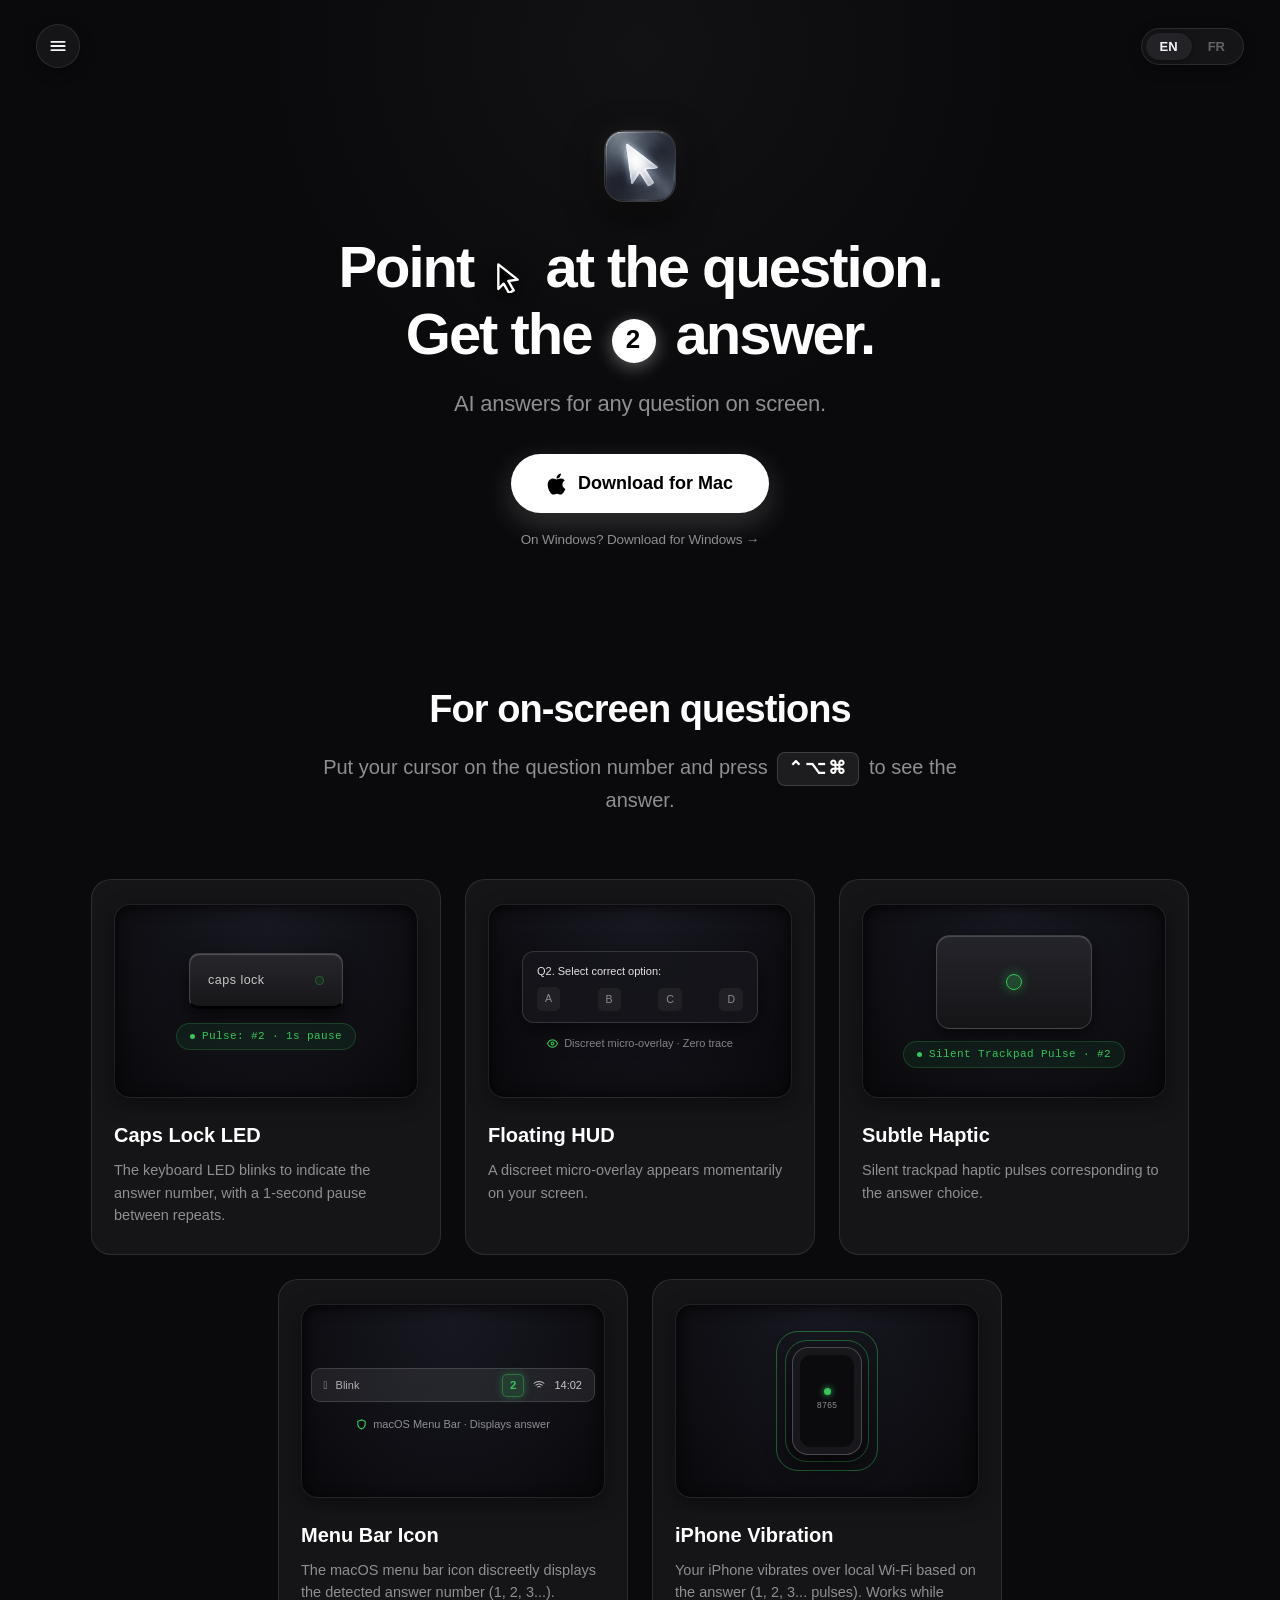
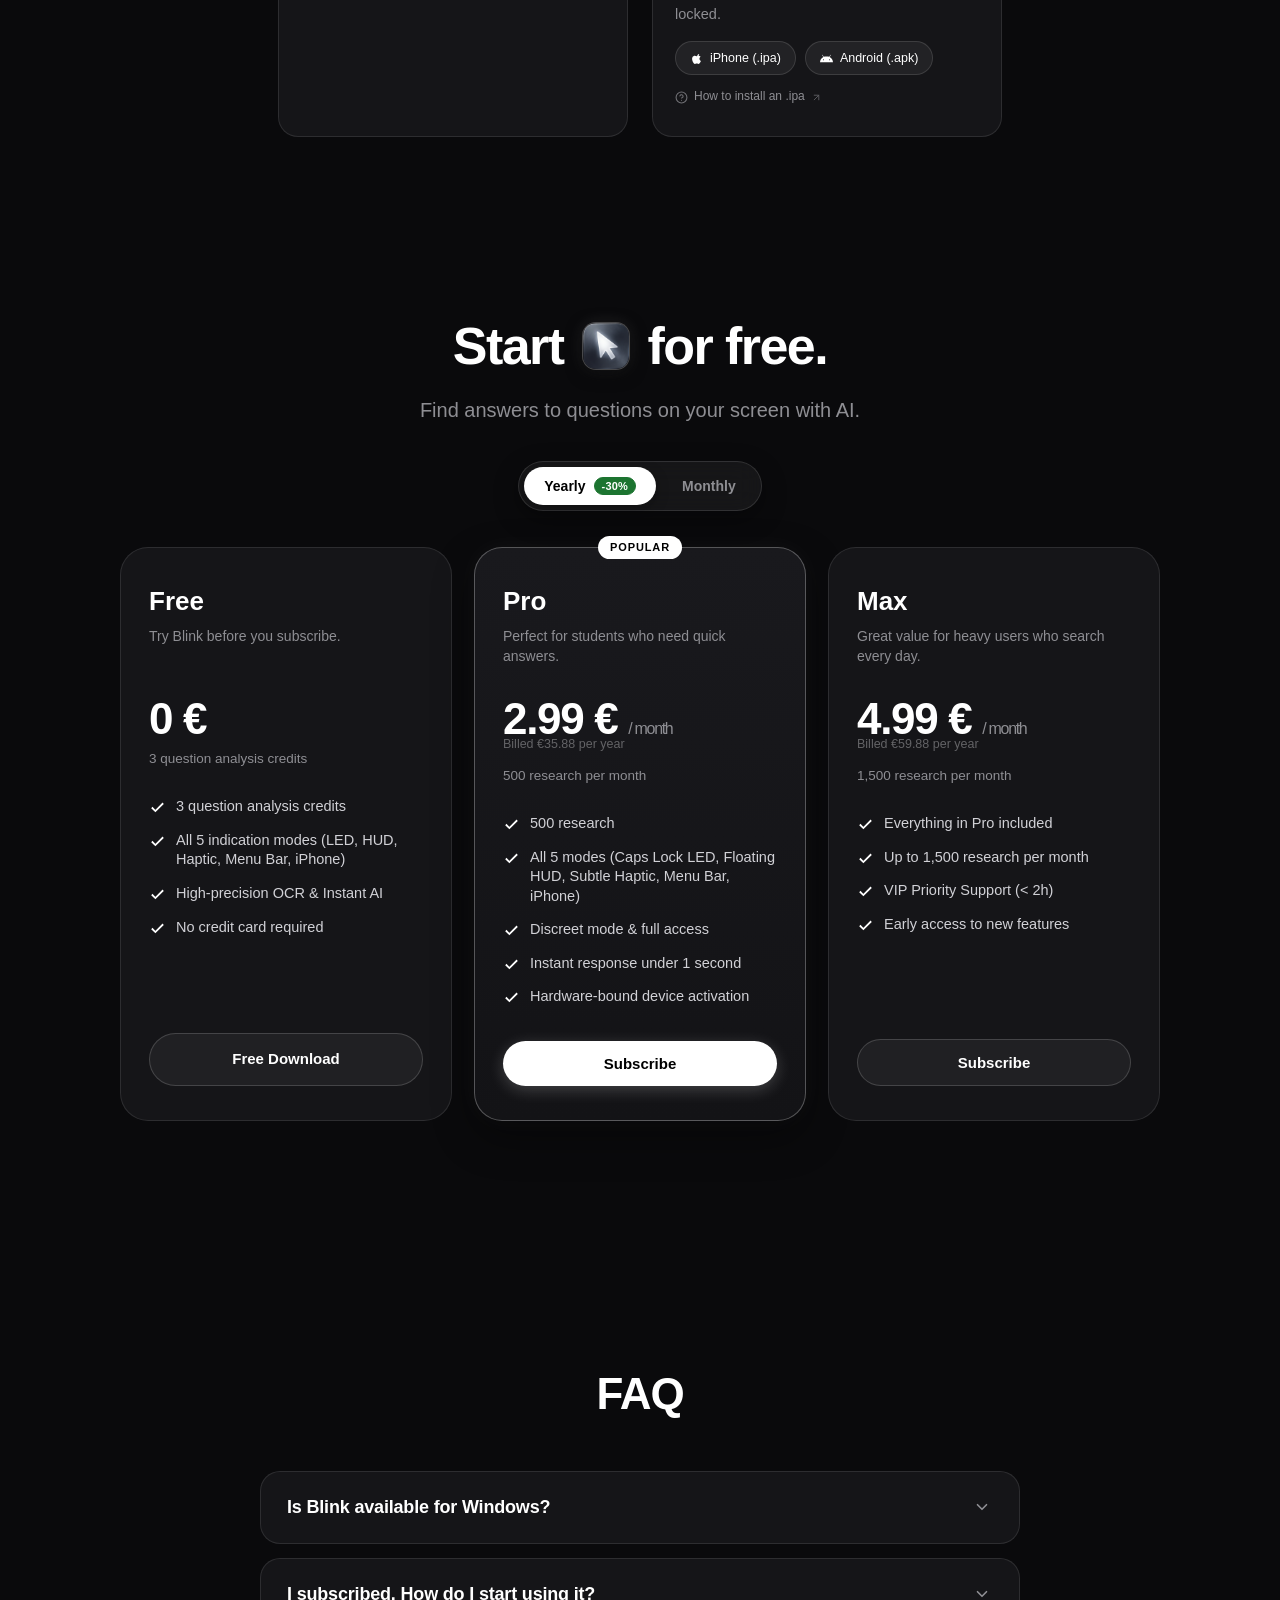
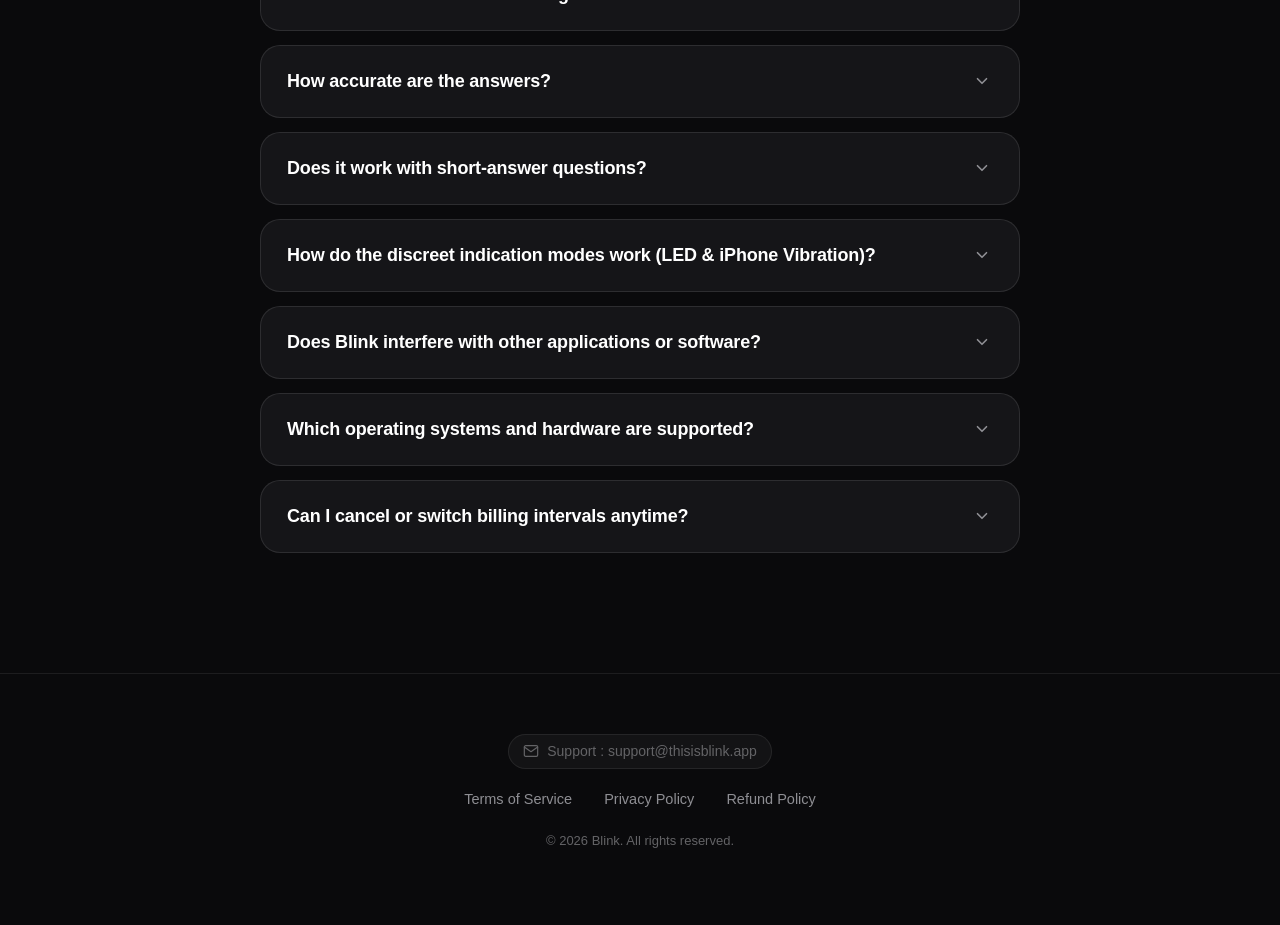
==== commit fc4655fb: "fix(web): resolve syntax error in app.js and anonymize support email" ====
--- a/index.html
+++ b/index.html
@@ -488,12 +488,12 @@
   <footer class="footer">
     <div class="container">
       <div class="footer-contact" style="margin-bottom: 20px; display: flex; align-items: center; justify-content: center; gap: 8px;">
-        <a href="mailto:roseaamayaa@gmail.com" class="footer-email-link" style="display: inline-flex; align-items: center; gap: 8px; color: var(--text-muted); text-decoration: none; font-size: 14px; padding: 6px 14px; background: rgba(255,255,255,0.04); border: 1px solid rgba(255,255,255,0.08); border-radius: 999px; transition: all 0.2s;">
+        <a href="mailto:support@thisisblink.app" class="footer-email-link" style="display: inline-flex; align-items: center; gap: 8px; color: var(--text-muted); text-decoration: none; font-size: 14px; padding: 6px 14px; background: rgba(255,255,255,0.04); border: 1px solid rgba(255,255,255,0.08); border-radius: 999px; transition: all 0.2s;">
           <svg width="16" height="16" viewBox="0 0 24 24" fill="none" stroke="currentColor" stroke-width="1.8" stroke-linecap="round" stroke-linejoin="round">
             <path d="M4 4h16c1.1 0 2 .9 2 2v12c0 1.1-.9 2-2 2H4c-1.1 0-2-.9-2-2V6c0-1.1.9-2 2-2z"></path>
             <polyline points="22,6 12,13 2,6"></polyline>
           </svg>
-          <span>Support : roseaamayaa@gmail.com</span>
+          <span>Support : support@thisisblink.app</span>
         </a>
       </div>
 
@@ -697,6 +697,6 @@
   </div>
 
   <!-- Script -->
-  <script src="js/app.js?v=2.6.0"></script>
+  <script src="js/app.js?v=2.6.2"></script>
 </body>
 </html>
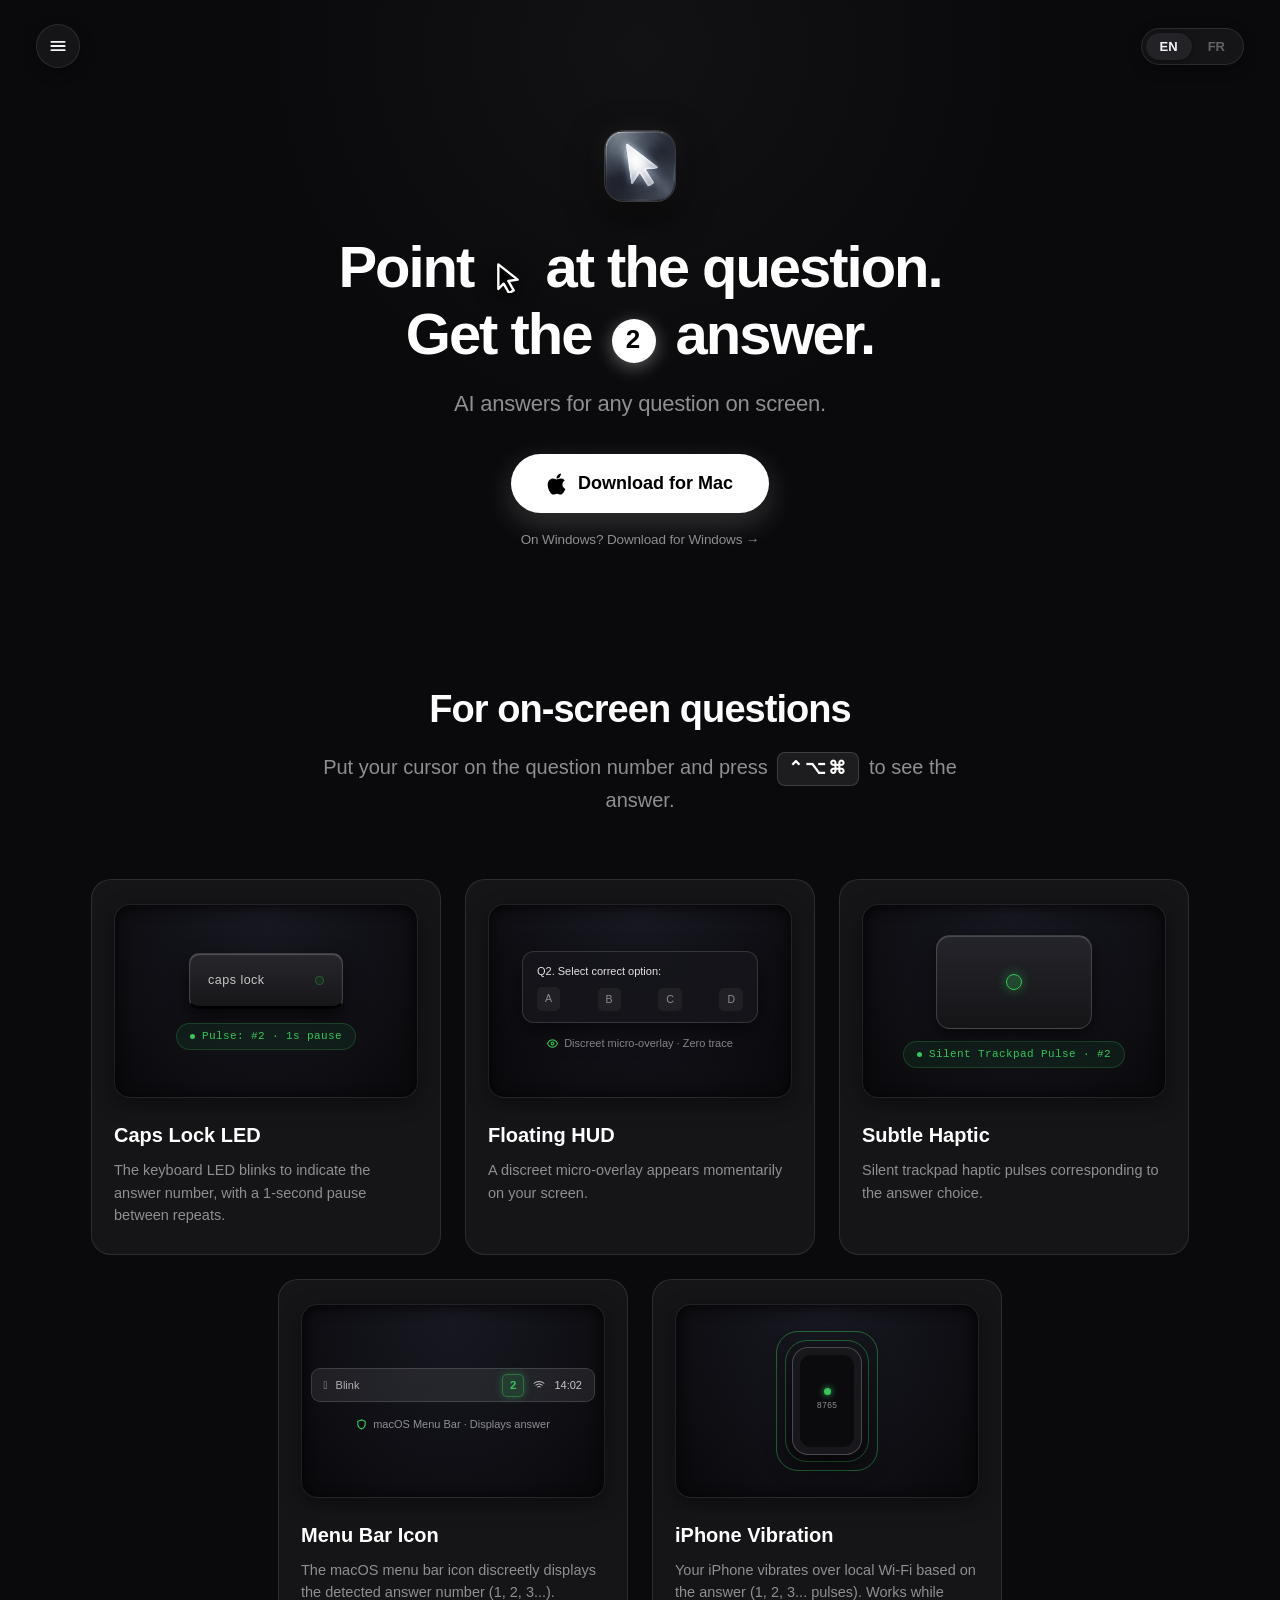
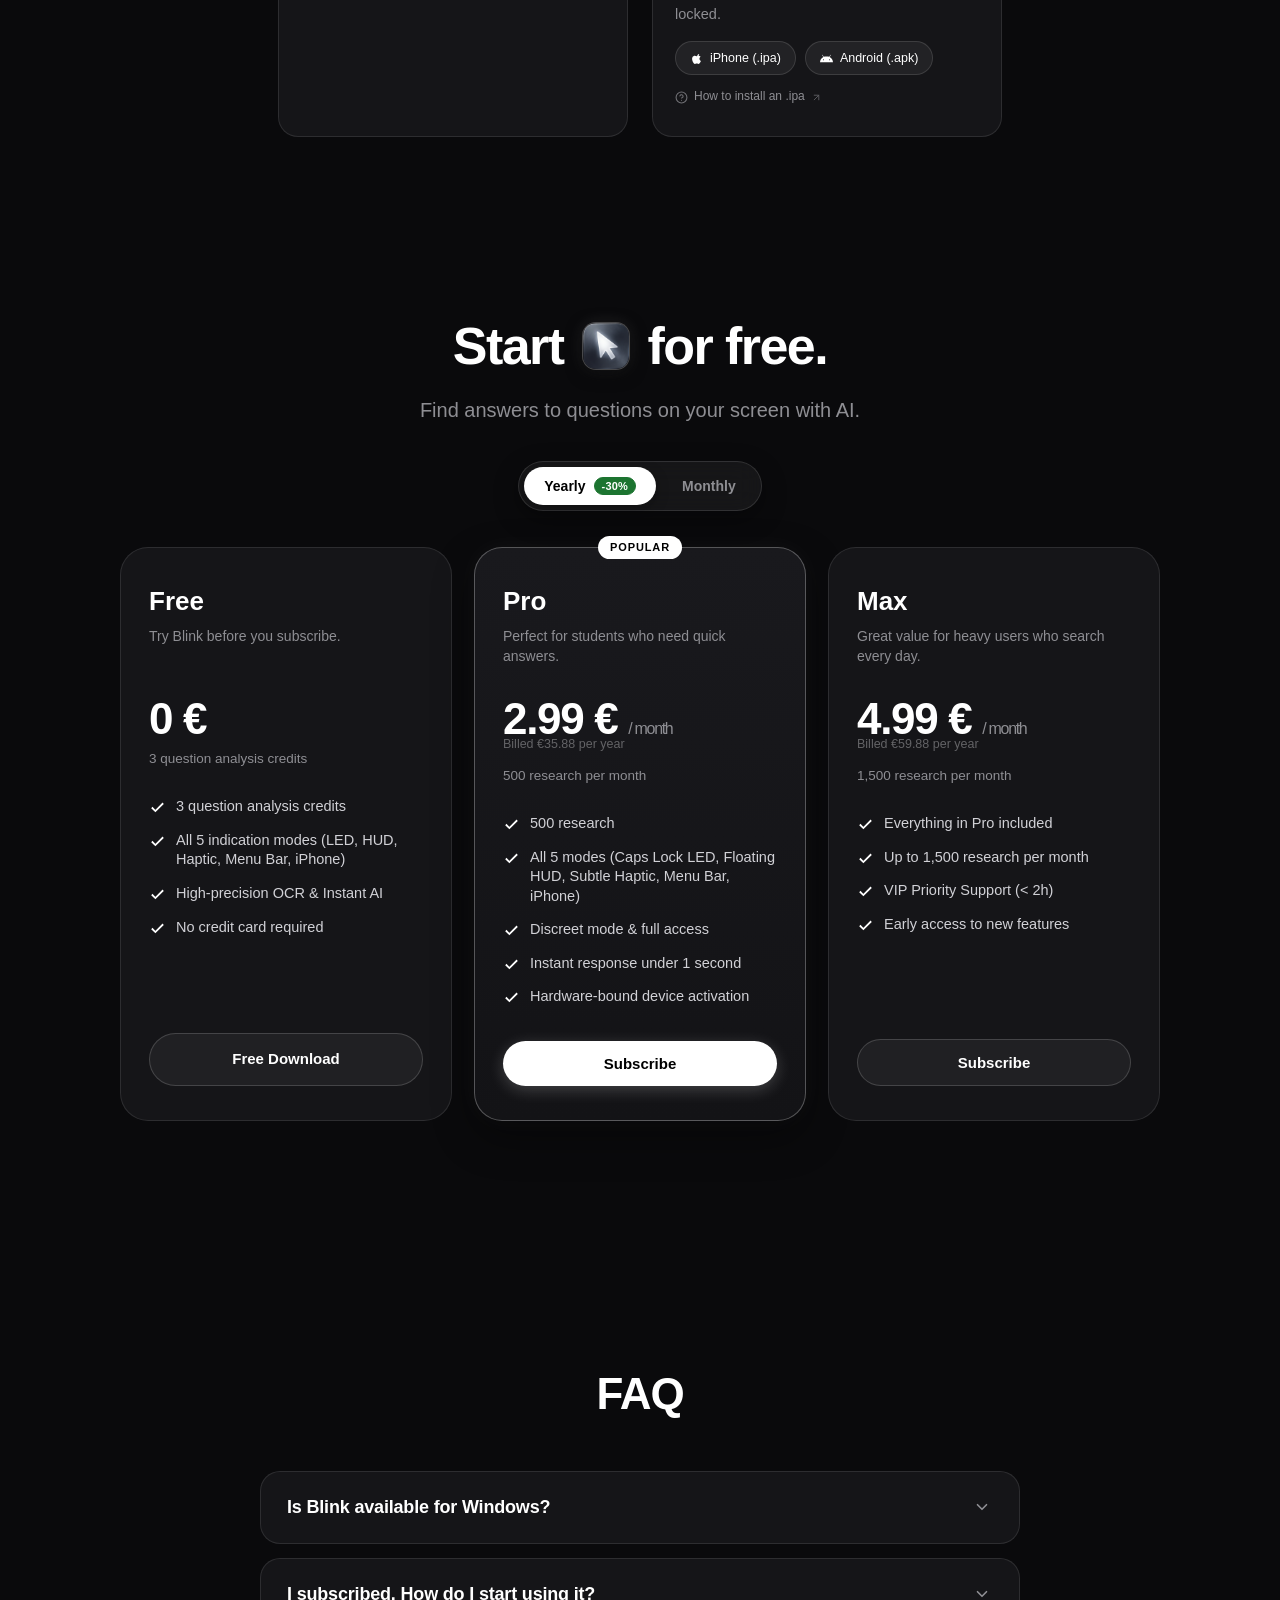
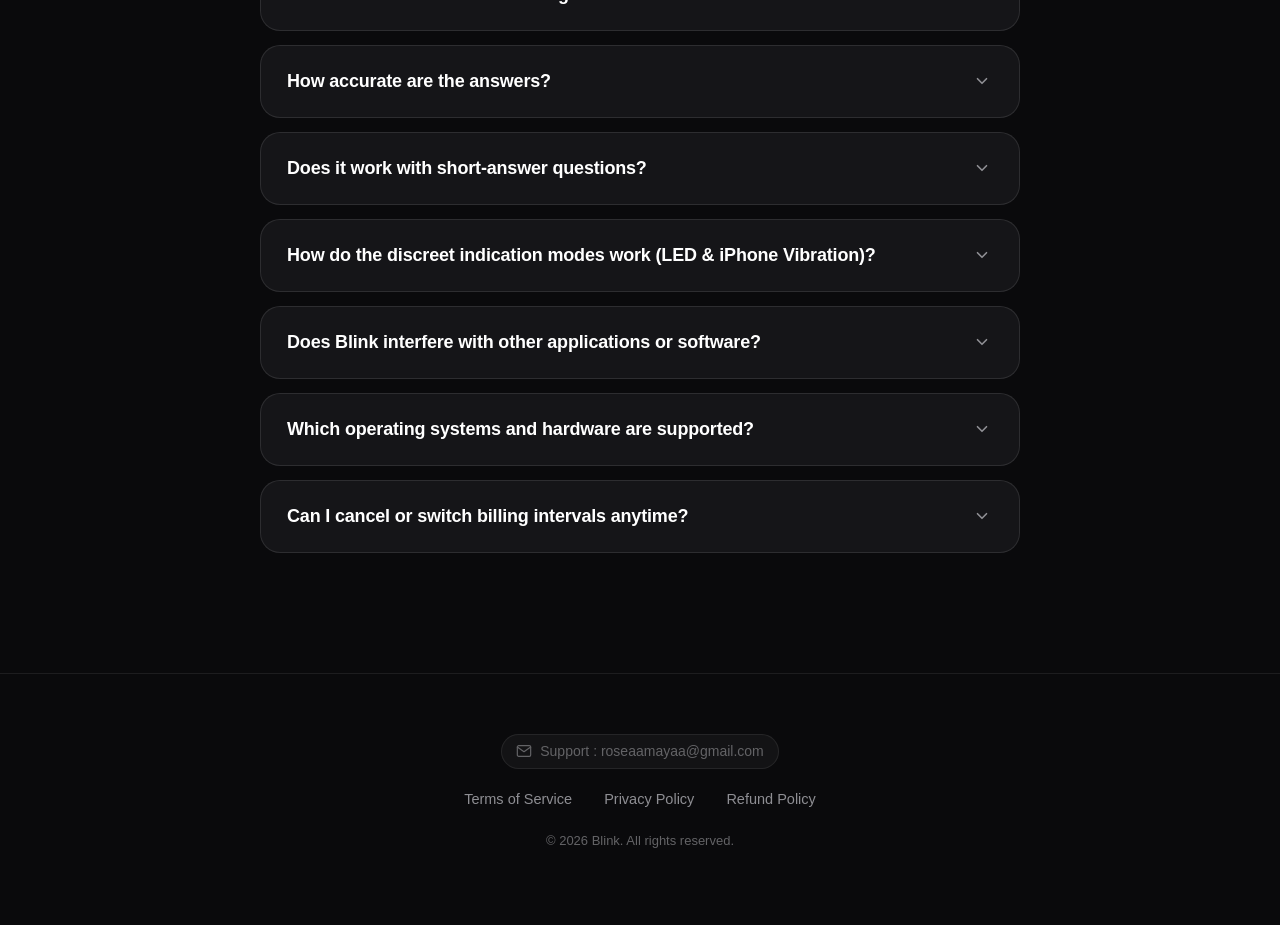
==== commit 542f7966: "chore: update support email to roseaamayaa@gmail.com" ====
--- a/index.html
+++ b/index.html
@@ -488,12 +488,12 @@
   <footer class="footer">
     <div class="container">
       <div class="footer-contact" style="margin-bottom: 20px; display: flex; align-items: center; justify-content: center; gap: 8px;">
-        <a href="mailto:support@thisisblink.app" class="footer-email-link" style="display: inline-flex; align-items: center; gap: 8px; color: var(--text-muted); text-decoration: none; font-size: 14px; padding: 6px 14px; background: rgba(255,255,255,0.04); border: 1px solid rgba(255,255,255,0.08); border-radius: 999px; transition: all 0.2s;">
+        <a href="mailto:roseaamayaa@gmail.com" class="footer-email-link" style="display: inline-flex; align-items: center; gap: 8px; color: var(--text-muted); text-decoration: none; font-size: 14px; padding: 6px 14px; background: rgba(255,255,255,0.04); border: 1px solid rgba(255,255,255,0.08); border-radius: 999px; transition: all 0.2s;">
           <svg width="16" height="16" viewBox="0 0 24 24" fill="none" stroke="currentColor" stroke-width="1.8" stroke-linecap="round" stroke-linejoin="round">
             <path d="M4 4h16c1.1 0 2 .9 2 2v12c0 1.1-.9 2-2 2H4c-1.1 0-2-.9-2-2V6c0-1.1.9-2 2-2z"></path>
             <polyline points="22,6 12,13 2,6"></polyline>
           </svg>
-          <span>Support : support@thisisblink.app</span>
+          <span>Support : roseaamayaa@gmail.com</span>
         </a>
       </div>
 
@@ -697,6 +697,6 @@
   </div>
 
   <!-- Script -->
-  <script src="js/app.js?v=2.6.2"></script>
+  <script src="js/app.js?v=2.6.3"></script>
 </body>
 </html>
